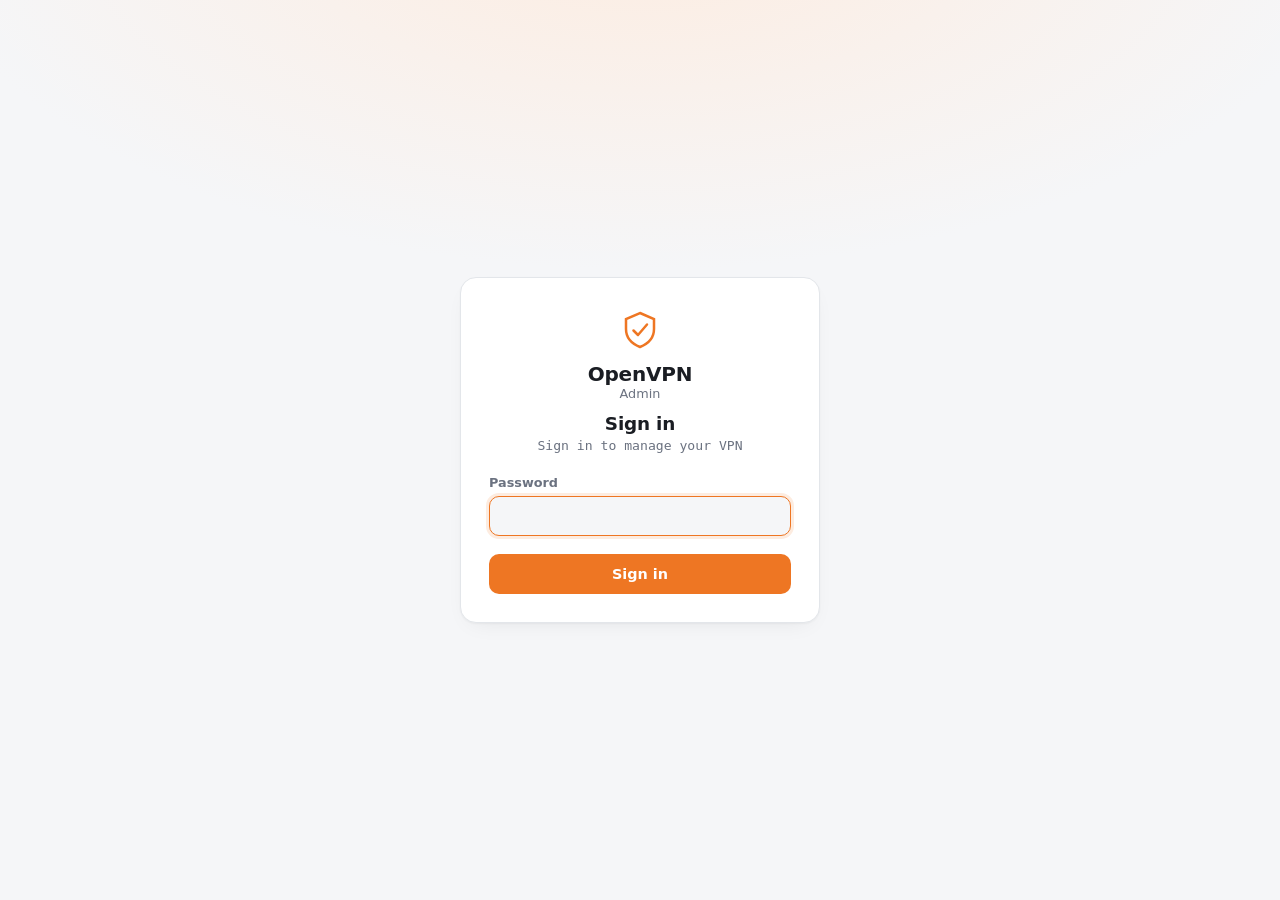
==== static/index.html @ 037b04de "Initial commit: multi-endpoint OpenVPN admin dashboard" ====
<!doctype html>
<html lang="en">
<head>
<meta charset="utf-8">
<meta name="viewport" content="width=device-width, initial-scale=1">
<title>OpenVPN Admin</title>
<link rel="icon" type="image/svg+xml" href="data:image/svg+xml,%3Csvg xmlns='http://www.w3.org/2000/svg' viewBox='0 0 40 40'%3E%3Crect width='40' height='40' rx='8' fill='%2312161d'/%3E%3Cpath d='M20 4 L33 9.5 V19 C33 27 27.5 32.8 20 36 C12.5 32.8 7 27 7 19 V9.5 Z' fill='%23ee7623'/%3E%3Cpath d='M14 20.5 L18.3 25 L27 14.5' stroke='%2312161d' stroke-width='3' stroke-linecap='round' stroke-linejoin='round' fill='none'/%3E%3C/svg%3E">
<link rel="stylesheet" href="/static/styles.css">
</head>
<body>

<!-- ================= LOGIN VIEW ================= -->
<main id="login-view" class="view">
  <form id="login-form" class="login-card" autocomplete="off">
    <div class="brand brand--stacked">
      <svg class="brand-mark" width="40" height="40" viewBox="0 0 40 40" fill="none" aria-hidden="true">
        <path d="M20 3 L34 9 V19 C34 27.5 28 33.8 20 37 C12 33.8 6 27.5 6 19 V9 Z" stroke="var(--ov-orange)" stroke-width="2.5" fill="none"/>
        <path d="M13.5 20.5 L18 25 L27 14.5" stroke="var(--ov-orange)" stroke-width="2.5" stroke-linecap="round" stroke-linejoin="round" fill="none"/>
      </svg>
      <div class="brand-text">
        <span class="brand-name">OpenVPN</span><span class="brand-suffix">Admin</span>
      </div>
    </div>

    <h1 class="login-title">Sign in</h1>
    <p class="login-sub">Sign in to manage your VPN</p>

    <label class="field">
      <span class="field-label">Password</span>
      <input id="login-password" type="password" name="password" required autocomplete="current-password" autofocus>
    </label>

    <button type="submit" class="btn btn--primary btn--block" id="login-submit">
      <span class="btn-label">Sign in</span>
      <span class="spinner" hidden aria-hidden="true"></span>
    </button>

    <p class="form-error" id="login-error" role="alert" aria-live="polite" hidden></p>
  </form>
</main>

<!-- ================= DASHBOARD VIEW ================= -->
<div id="dashboard-view" class="view app-shell" hidden>

  <aside class="sidebar">
    <div class="brand sidebar-brand">
      <svg class="brand-mark brand-mark--sm" width="26" height="26" viewBox="0 0 40 40" fill="none" aria-hidden="true">
        <path d="M20 3 L34 9 V19 C34 27.5 28 33.8 20 37 C12 33.8 6 27.5 6 19 V9 Z" stroke="var(--ov-orange)" stroke-width="2.5" fill="none"/>
        <path d="M13.5 20.5 L18 25 L27 14.5" stroke="var(--ov-orange)" stroke-width="2.5" stroke-linecap="round" stroke-linejoin="round" fill="none"/>
      </svg>
      <div class="brand-text">
        <span class="brand-name">OpenVPN</span><span class="brand-suffix">Admin</span>
      </div>
    </div>

    <nav class="nav" aria-label="Sections">
      <a class="nav-item" href="#dashboard" data-page="dashboard" aria-current="page">
        <svg width="18" height="18" viewBox="0 0 24 24" fill="none" aria-hidden="true"><rect x="3.5" y="3.5" width="7.5" height="7.5" rx="1.5" stroke="currentColor" stroke-width="1.6"/><rect x="13" y="3.5" width="7.5" height="4.5" rx="1.5" stroke="currentColor" stroke-width="1.6"/><rect x="13" y="10" width="7.5" height="10.5" rx="1.5" stroke="currentColor" stroke-width="1.6"/><rect x="3.5" y="13" width="7.5" height="7.5" rx="1.5" stroke="currentColor" stroke-width="1.6"/></svg>
        Dashboard
      </a>
      <a class="nav-item" href="#endpoints" data-page="endpoints">
        <svg width="18" height="18" viewBox="0 0 24 24" fill="none" aria-hidden="true"><rect x="3.5" y="4" width="17" height="6" rx="1.5" stroke="currentColor" stroke-width="1.6"/><rect x="3.5" y="14" width="17" height="6" rx="1.5" stroke="currentColor" stroke-width="1.6"/><circle cx="7" cy="7" r="0.9" fill="currentColor"/><circle cx="7" cy="17" r="0.9" fill="currentColor"/></svg>
        Endpoints
      </a>
      <a class="nav-item" href="#clients" data-page="clients">
        <svg width="18" height="18" viewBox="0 0 24 24" fill="none" aria-hidden="true"><circle cx="9" cy="8" r="3" stroke="currentColor" stroke-width="1.6"/><path d="M3.5 19c0-3 2.5-5 5.5-5s5.5 2 5.5 5" stroke="currentColor" stroke-width="1.6" stroke-linecap="round"/><path d="M16 4.5c1.4.4 2.5 1.7 2.5 3.3s-1.1 2.9-2.5 3.3M19 19c0-2.5-1.6-4.3-3.7-4.9" stroke="currentColor" stroke-width="1.6" stroke-linecap="round"/></svg>
        Clients
      </a>
      <a class="nav-item" href="#settings" data-page="settings">
        <svg width="18" height="18" viewBox="0 0 24 24" fill="none" aria-hidden="true"><circle cx="12" cy="12" r="2.8" stroke="currentColor" stroke-width="1.6"/><path d="M12 3.5v2.3M12 18.2v2.3M20.5 12h-2.3M5.8 12H3.5M17.7 6.3l-1.6 1.6M7.9 16.1l-1.6 1.6M17.7 17.7l-1.6-1.6M7.9 7.9 6.3 6.3" stroke="currentColor" stroke-width="1.6" stroke-linecap="round"/></svg>
        Settings
      </a>
    </nav>

    <button class="btn btn--ghost sidebar-logout" id="logout-btn" type="button">Log out</button>
  </aside>

  <main class="content">

    <!-- ---------- DASHBOARD PAGE ---------- -->
    <section class="page" id="page-dashboard">
      <div class="action-bar">
        <div class="action-bar-status">
          <span class="status-pill" id="ovpn-status-pill"><span class="status-dot" id="ovpn-status-dot" aria-hidden="true"></span><span id="ovpn-status-text">OpenVPN</span></span>
          <span class="action-bar-version">server</span>
        </div>
        <div class="action-bar-group">
          <button class="action-btn action-btn--primary" id="btn-restart">
            <svg width="15" height="15" viewBox="0 0 24 24" fill="none" aria-hidden="true"><path d="M20 12a8 8 0 1 1-2.34-5.66" stroke="currentColor" stroke-width="1.8" stroke-linecap="round"/><path d="M20 4v5h-5" stroke="currentColor" stroke-width="1.8" stroke-linecap="round" stroke-linejoin="round"/></svg>
            Restart
          </button>
          <button class="action-btn" id="btn-stop-start">
            <svg width="15" height="15" viewBox="0 0 24 24" fill="none" aria-hidden="true"><circle cx="12" cy="12" r="8.5" stroke="currentColor" stroke-width="1.8"/><path d="M12 7.5v5" stroke="currentColor" stroke-width="1.8" stroke-linecap="round"/></svg>
            <span id="btn-stop-start-label">Stop</span>
          </button>
        </div>
        <span class="action-bar-divider"></span>
        <div class="action-bar-group">
          <button class="action-btn" id="btn-logs">
            <svg width="15" height="15" viewBox="0 0 24 24" fill="none" aria-hidden="true"><path d="M5 4.5h14v15H5z" stroke="currentColor" stroke-width="1.6"/><path d="M8 9h8M8 12.5h8M8 16h5" stroke="currentColor" stroke-width="1.6" stroke-linecap="round"/></svg>
            Logs
          </button>
          <button class="action-btn" id="btn-config">
            <svg width="15" height="15" viewBox="0 0 24 24" fill="none" aria-hidden="true"><rect x="4" y="4.5" width="16" height="15" rx="1.5" stroke="currentColor" stroke-width="1.6"/><path d="M8 9h4M8 12.5h8" stroke="currentColor" stroke-width="1.6" stroke-linecap="round"/></svg>
            Config
          </button>
        </div>
      </div>

      <div class="health-banner" id="health-banner" hidden>
        <span class="health-mark" aria-hidden="true"></span>
        <span id="health-text"></span>
      </div>

      <div class="vital-grid">
        <div class="vital-tile">
          <div class="vital-head">
            <svg width="15" height="15" viewBox="0 0 24 24" fill="none" aria-hidden="true"><rect x="7" y="7" width="10" height="10" rx="1.5" stroke="currentColor" stroke-width="1.6"/><path d="M12 3v3M12 18v3M3 12h3M18 12h3M6 6l1.8 1.8M16.2 16.2 18 18M18 6l-1.8 1.8M7.8 16.2 6 18" stroke="currentColor" stroke-width="1.6" stroke-linecap="round"/></svg>
            <span class="vital-label">CPU</span>
          </div>
          <span class="vital-value" id="m-cpu">&mdash;</span>
          <span class="vital-detail" id="m-cpu-detail">&nbsp;</span>
          <div class="vital-spark" id="spark-cpu"></div>
          <div class="vital-foot"><span id="m-cpu-avg">avg &mdash;</span><span id="m-cpu-peak">peak &mdash;</span></div>
        </div>
        <div class="vital-tile">
          <div class="vital-head">
            <svg width="15" height="15" viewBox="0 0 24 24" fill="none" aria-hidden="true"><rect x="4" y="5" width="16" height="14" rx="1.5" stroke="currentColor" stroke-width="1.6"/><path d="M8 9h4M8 12.5h6" stroke="currentColor" stroke-width="1.6" stroke-linecap="round"/></svg>
            <span class="vital-label">Memory</span>
          </div>
          <span class="vital-value" id="m-mem">&mdash;</span>
          <span class="vital-detail" id="m-mem-detail">&nbsp;</span>
          <div class="vital-spark" id="spark-mem"></div>
          <div class="vital-foot"><span id="m-mem-avg">avg &mdash;</span><span id="m-mem-peak">peak &mdash;</span></div>
        </div>
        <div class="vital-tile">
          <div class="vital-head">
            <svg width="15" height="15" viewBox="0 0 24 24" fill="none" aria-hidden="true"><path d="M12 3c3 4 6 7.2 6 10.5A6 6 0 1 1 6 13.5C6 10.2 9 7 12 3Z" stroke="currentColor" stroke-width="1.6"/></svg>
            <span class="vital-label">Swap</span>
          </div>
          <span class="vital-value" id="m-swap">&mdash;</span>
          <span class="vital-detail" id="m-swap-detail">&nbsp;</span>
          <div class="vital-spark" id="spark-swap"></div>
          <div class="vital-foot"><span id="m-swap-avg">avg &mdash;</span><span id="m-swap-peak">peak &mdash;</span></div>
        </div>
        <div class="vital-tile">
          <div class="vital-head">
            <svg width="15" height="15" viewBox="0 0 24 24" fill="none" aria-hidden="true"><ellipse cx="12" cy="6" rx="7" ry="2.4" stroke="currentColor" stroke-width="1.6"/><path d="M5 6v12c0 1.3 3.1 2.4 7 2.4s7-1.1 7-2.4V6" stroke="currentColor" stroke-width="1.6"/><path d="M5 12c0 1.3 3.1 2.4 7 2.4s7-1.1 7-2.4" stroke="currentColor" stroke-width="1.6"/></svg>
            <span class="vital-label">Storage</span>
          </div>
          <span class="vital-value" id="m-disk">&mdash;</span>
          <span class="vital-detail" id="m-disk-detail">&nbsp;</span>
          <div class="vital-spark" id="spark-disk"></div>
          <div class="vital-foot"><span id="m-disk-free">free &mdash;</span><span id="m-disk-avg">avg &mdash;</span></div>
        </div>
      </div>

      <div class="chart-row">
        <section class="panel">
          <div class="panel-head panel-head--row">
            <div>
              <h2>Overall speed</h2>
              <p class="panel-sub">eth0 &middot; last 15 minutes</p>
            </div>
            <div class="chart-legend">
              <span class="legend-item"><span class="legend-swatch legend-swatch--rx"></span>Down <b id="chart-rx-now">&mdash;</b></span>
              <span class="legend-item"><span class="legend-swatch legend-swatch--tx"></span>Up <b id="chart-tx-now">&mdash;</b></span>
            </div>
          </div>
          <div id="throughput-chart" class="chart"></div>
          <div class="chart-foot">
            <div><span class="tile-label">Sent</span><b id="foot-sent">&mdash;</b></div>
            <div><span class="tile-label">Received</span><b id="foot-received">&mdash;</b></div>
            <div><span class="tile-label">Avg over window</span><b id="foot-avg-speed">&mdash;</b></div>
          </div>
        </section>

        <section class="panel">
          <div class="panel-head panel-head--row">
            <div>
              <h2>Connection stats</h2>
              <p class="panel-sub">Active sessions by transport</p>
            </div>
            <div class="chart-legend">
              <span class="legend-item"><span class="legend-swatch legend-swatch--rx"></span>TCP <b id="chart-tcp-now">&mdash;</b></span>
              <span class="legend-item"><span class="legend-swatch legend-swatch--tx"></span>UDP <b id="chart-udp-now">&mdash;</b></span>
            </div>
          </div>
          <div id="connections-chart" class="chart"></div>
          <div class="chart-foot chart-foot--single">
            <div><span class="tile-label">Open sessions</span><b id="foot-open-sessions">&mdash;</b></div>
          </div>
        </section>
      </div>

      <div class="info-strip">
        <div class="info-block">
          <span class="tile-label">Uptime</span>
          <div class="info-row"><span>OpenVPN</span><b id="info-ovpn-uptime">&mdash;</b></div>
          <div class="info-row"><span>OS</span><b id="info-os-uptime">&mdash;</b></div>
        </div>
        <div class="info-block">
          <span class="tile-label">Panel</span>
          <div class="info-row"><span>RAM</span><b id="info-panel-ram">&mdash;</b></div>
          <div class="info-row"><span>Poll</span><b>15s</b></div>
        </div>
        <div class="info-block">
          <span class="tile-label">
            IP address
            <button class="icon-toggle" id="ip-toggle" type="button" aria-label="Show/hide IP address">
              <svg width="15" height="15" viewBox="0 0 24 24" fill="none" aria-hidden="true"><path d="M2.5 12S6 5.5 12 5.5 21.5 12 21.5 12 18 18.5 12 18.5 2.5 12 2.5 12Z" stroke="currentColor" stroke-width="1.6"/><circle cx="12" cy="12" r="2.6" stroke="currentColor" stroke-width="1.6"/></svg>
            </button>
          </span>
          <div class="info-row"><span>Public</span><b id="info-ip" class="ip-blur">&bull;&bull;&bull;.&bull;&bull;&bull;.&bull;&bull;&bull;.&bull;&bull;&bull;</b></div>
        </div>
      </div>

      <div class="tile-grid tile-grid--stats">
        <div class="tile tile--stat">
          <span class="tile-label">Endpoints</span>
          <span class="tile-value" id="stat-endpoints">&mdash;</span>
        </div>
        <div class="tile tile--stat">
          <span class="tile-label">Clients</span>
          <span class="tile-value" id="stat-clients">&mdash;</span>
        </div>
        <div class="tile tile--stat">
          <span class="tile-label">Online now</span>
          <span class="tile-value stat-value--accent" id="stat-online">&mdash;</span>
        </div>
        <div class="tile tile--stat">
          <span class="tile-label">Data used</span>
          <span class="tile-value" id="stat-data">&mdash;</span>
        </div>
      </div>
    </section>

    <!-- ---------- ENDPOINTS PAGE ---------- -->
    <section class="page" id="page-endpoints" hidden>
      <div class="page-head">
        <h1>Endpoints</h1>
        <button class="btn btn--primary" id="open-create-endpoint">+ Create endpoint</button>
      </div>
      <p class="page-sub">Each endpoint is its own independent OpenVPN listener with its own port, protocol, and cipher &mdash; add one on port 443/TCP to blend in as ordinary HTTPS, or spread clients across a few for redundancy. Every client can connect through any endpoint you create.</p>

      <div class="card-grid" id="endpoints-grid"></div>
    </section>

    <!-- ---------- CLIENTS PAGE ---------- -->
    <section class="page" id="page-clients" hidden>
      <div class="page-head">
        <h1>Clients</h1>
        <button class="btn btn--primary" id="open-create-client">+ Create client</button>
      </div>
      <p class="page-sub">Each client is a separate certificate someone can install on a device. Set a connection cap, data quota, or bandwidth limit per person, and download a ready-to-import <code>.ovpn</code> profile the moment they're created.</p>

      <section class="panel">
        <div class="table-wrap">
          <table class="table" id="clients-table">
            <thead>
              <tr>
                <th scope="col">Name</th>
                <th scope="col">Status</th>
                <th scope="col">Created</th>
                <th scope="col">Expires</th>
                <th scope="col">Limits</th>
                <th scope="col" class="col-actions">Actions</th>
              </tr>
            </thead>
            <tbody id="clients-tbody"></tbody>
          </table>
          <div class="empty-state" id="clients-empty" hidden>
            <svg width="30" height="30" viewBox="0 0 24 24" fill="none" aria-hidden="true">
              <circle cx="9" cy="8" r="3" stroke="currentColor" stroke-width="1.6"/>
              <path d="M3.5 19c0-3 2.5-5 5.5-5s5.5 2 5.5 5" stroke="currentColor" stroke-width="1.6" stroke-linecap="round"/>
              <path d="M16 4.5c1.4.4 2.5 1.7 2.5 3.3s-1.1 2.9-2.5 3.3M19 19c0-2.5-1.6-4.3-3.7-4.9" stroke="currentColor" stroke-width="1.6" stroke-linecap="round"/>
            </svg>
            <span>No clients yet.</span>
          </div>
        </div>
      </section>
    </section>

    <!-- ---------- SETTINGS PAGE ---------- -->
    <section class="page" id="page-settings" hidden>
      <div class="page-head"><h1>Settings</h1></div>
      <p class="page-sub">Single shared admin account &middot; no per-user login</p>

      <div class="settings-tabs" role="tablist">
        <button class="settings-tab" data-tab="account" aria-current="page">Account</button>
        <button class="settings-tab" data-tab="security">Security</button>
        <button class="settings-tab" data-tab="notifications">Notifications</button>
        <button class="settings-tab" data-tab="clients">Clients</button>
        <button class="settings-tab" data-tab="backup">Backup</button>
        <button class="settings-tab" data-tab="advanced">Advanced</button>
      </div>

      <div class="settings-panel" id="settings-panel-account">
        <section class="panel">
          <div class="panel-head panel-head--row">
            <h2>Admin password</h2>
            <span class="panel-meta">Signs out every other session</span>
          </div>
          <form id="password-form">
            <label class="field">
              <span class="field-label">Current password</span>
              <input id="pw-current" type="password" required autocomplete="current-password">
            </label>
            <label class="field">
              <span class="field-label">New password (min. 8 characters)</span>
              <input id="pw-new" type="password" required minlength="8" autocomplete="new-password">
            </label>
            <button type="submit" class="btn btn--primary" id="password-submit">
              <span class="btn-label">Update password</span>
              <span class="spinner" hidden aria-hidden="true"></span>
            </button>
            <p class="form-error" id="password-error" role="alert" aria-live="polite" hidden></p>
          </form>
        </section>
      </div>

      <div class="settings-panel" id="settings-panel-security" hidden>
        <section class="panel">
          <div class="panel-head panel-head--row">
            <h2>Idle timeout &amp; lockout</h2>
            <span class="panel-meta">Applies to the login form</span>
          </div>
          <form id="security-form">
            <label class="field">
              <span class="field-label">Idle session timeout (minutes) &mdash; 0 = never</span>
              <input id="sec-timeout" type="number" min="0" max="10080" value="0">
            </label>
            <div class="field-row">
              <label class="field">
                <span class="field-label">Lockout after (attempts)</span>
                <input id="sec-lockout-attempts" type="number" min="2" max="20" value="5">
              </label>
              <label class="field">
                <span class="field-label">Lockout for (seconds)</span>
                <input id="sec-lockout-seconds" type="number" min="30" max="86400" value="300">
              </label>
            </div>
            <button type="submit" class="btn btn--primary" id="security-submit">
              <span class="btn-label">Save</span>
              <span class="spinner" hidden aria-hidden="true"></span>
            </button>
            <p class="form-error" id="security-error" role="alert" aria-live="polite" hidden></p>
          </form>
        </section>

        <section class="panel">
          <div class="panel-head panel-head--row">
            <h2>Where you're signed in</h2>
            <span class="panel-meta">Same admin password, other browsers</span>
          </div>
          <p class="panel-sub" style="margin-bottom:14px">This tab keeps its session. Every other browser or device currently signed in with this password is immediately signed out.</p>
          <button type="button" class="btn btn--ghost" id="logout-others-btn">
            <span class="btn-label">Sign out everywhere else</span>
            <span class="spinner" hidden aria-hidden="true"></span>
          </button>
        </section>
      </div>

      <div class="settings-panel" id="settings-panel-notifications" hidden>
        <section class="panel">
          <div class="panel-head panel-head--row">
            <h2>Notifications</h2>
            <span class="panel-meta">Quota hits, connection kills, endpoint up/down, restarts</span>
          </div>
          <form id="notify-form">
            <label class="switch-row">
              <span class="field-label">Generic webhook</span>
              <span class="switch"><input id="notify-webhook-enabled" type="checkbox"><span class="switch-track"></span></span>
            </label>
            <label class="field">
              <span class="field-label">Webhook URL</span>
              <input id="notify-webhook-url" type="text" placeholder="https://example.com/hook">
            </label>
            <label class="switch-row">
              <span class="field-label">Telegram bot</span>
              <span class="switch"><input id="notify-telegram-enabled" type="checkbox"><span class="switch-track"></span></span>
            </label>
            <div class="field-row">
              <label class="field">
                <span class="field-label">Bot token</span>
                <input id="notify-telegram-token" type="text" placeholder="123456:AA...">
              </label>
              <label class="field">
                <span class="field-label">Chat ID</span>
                <input id="notify-telegram-chat" type="text" placeholder="123456789">
              </label>
            </div>
            <div class="dialog-actions" style="justify-content:flex-start">
              <button type="submit" class="btn btn--primary" id="notify-submit">
                <span class="btn-label">Save</span>
                <span class="spinner" hidden aria-hidden="true"></span>
              </button>
              <button type="button" class="btn btn--ghost" id="notify-test">
                <span class="btn-label">Send test</span>
                <span class="spinner" hidden aria-hidden="true"></span>
              </button>
            </div>
            <p class="form-error" id="notify-error" role="alert" aria-live="polite" hidden></p>
          </form>
        </section>
      </div>

      <div class="settings-panel" id="settings-panel-clients" hidden>
        <section class="panel">
          <div class="panel-head panel-head--row">
            <h2>New-client defaults</h2>
            <span class="panel-meta">Pre-fills the "New client" form only</span>
          </div>
          <form id="defaults-form">
            <label class="field">
              <span class="field-label">Max simultaneous connections</span>
              <input id="def-max-conn" type="number" min="1" max="10" value="1" required>
            </label>
            <label class="field">
              <span class="field-label">Data quota (GB) &mdash; blank = unlimited</span>
              <input id="def-quota" type="number" min="0.1" step="0.1" placeholder="unlimited">
            </label>
            <label class="field">
              <span class="field-label">Bandwidth cap (Mbps) &mdash; blank = unlimited</span>
              <input id="def-bandwidth" type="number" min="0.1" step="0.1" placeholder="unlimited">
            </label>
            <label class="field">
              <span class="field-label">Certificate validity</span>
              <select id="def-validity-preset">
                <option value="30">1 month</option>
                <option value="90">3 months</option>
                <option value="180">6 months</option>
                <option value="365" selected>1 year</option>
                <option value="730">2 years</option>
                <option value="1825">5 years</option>
                <option value="custom">Until specific date&hellip;</option>
              </select>
            </label>
            <label class="field" id="def-validity-until-wrap" hidden>
              <span class="field-label">Expires on</span>
              <input id="def-validity-until" type="date">
            </label>
            <button type="submit" class="btn btn--primary" id="defaults-submit">
              <span class="btn-label">Save</span>
              <span class="spinner" hidden aria-hidden="true"></span>
            </button>
            <p class="form-error" id="defaults-error" role="alert" aria-live="polite" hidden></p>
          </form>
        </section>
      </div>

      <div class="settings-panel" id="settings-panel-backup" hidden>
        <section class="panel">
          <div class="panel-head panel-head--row">
            <h2>Download backup</h2>
            <span class="panel-meta">Contains your CA private key</span>
          </div>
          <p class="panel-sub" style="margin-bottom:14px">A single <code>.tar.gz</code>: PKI, endpoint configs, client database, and admin settings. Store it like a root credential.</p>
          <a class="btn btn--ghost" id="backup-download" href="/api/backup" download>
            <span class="btn-label">Download backup (.tar.gz)</span>
          </a>
        </section>

        <section class="panel">
          <div class="panel-head panel-head--row">
            <h2>Restore from backup</h2>
            <span class="panel-meta">Auto-snapshots the current state first</span>
          </div>
          <label class="field">
            <span class="field-label">Backup file</span>
            <input id="restore-file" type="file" accept=".tar.gz,.tgz">
          </label>
          <button type="button" class="btn btn--danger" id="restore-open">Restore&hellip;</button>
        </section>
      </div>

      <div class="settings-panel" id="settings-panel-advanced" hidden>
        <section class="panel">
          <div class="panel-head panel-head--row">
            <h2>Metrics retention</h2>
            <span class="panel-meta">~15s per sample</span>
          </div>
          <form id="retention-form">
            <label class="field">
              <span class="field-label">History length (samples)</span>
              <input id="retention-points" type="number" min="20" max="1440" value="60" required>
            </label>
            <button type="submit" class="btn btn--primary" id="retention-submit">
              <span class="btn-label">Save</span>
              <span class="spinner" hidden aria-hidden="true"></span>
            </button>
            <p class="form-error" id="retention-error" role="alert" aria-live="polite" hidden></p>
          </form>
        </section>

        <section class="panel">
          <div class="panel-head panel-head--row">
            <h2>About</h2>
          </div>
          <p class="limits-usage">
            OpenVPN Admin <span id="panel-version" class="mono-inline"></span><br>
            <a id="panel-repo-link" href="#" target="_blank" rel="noopener">Source on GitHub</a>
          </p>
        </section>
      </div>
    </section>

  </main>
</div>

<!-- Create endpoint -->
<dialog id="endpoint-dialog" class="dialog">
  <form method="dialog" class="dialog-card" id="endpoint-form">
    <h2>New endpoint</h2>
    <label class="field">
      <span class="field-label">Name</span>
      <input id="ep-name" type="text" placeholder="e.g. tcp-443" pattern="[a-z0-9-]{1,24}" title="Lowercase letters, numbers, dashes only" required>
    </label>
    <div class="field-row">
      <label class="field">
        <span class="field-label">Protocol</span>
        <select id="ep-protocol"><option value="udp">UDP</option><option value="tcp">TCP</option></select>
      </label>
      <label class="field">
        <span class="field-label">Port</span>
        <input id="ep-port" type="number" min="1" max="65535" value="1194" required>
      </label>
    </div>
    <label class="field">
      <span class="field-label">Cipher</span>
      <select id="ep-cipher">
        <option value="AES-128-GCM">AES-128-GCM</option>
        <option value="AES-256-GCM">AES-256-GCM</option>
        <option value="CHACHA20-POLY1305">CHACHA20-POLY1305</option>
      </select>
    </label>
    <div class="field-row">
      <label class="field">
        <span class="field-label">DNS 1</span>
        <input id="ep-dns1" type="text" value="1.1.1.1">
      </label>
      <label class="field">
        <span class="field-label">DNS 2</span>
        <input id="ep-dns2" type="text" value="1.0.0.1">
      </label>
    </div>
    <p class="form-error" id="endpoint-error" role="alert" aria-live="polite" hidden></p>
    <div class="dialog-actions">
      <button type="button" class="btn btn--ghost" id="endpoint-cancel">Cancel</button>
      <button type="submit" class="btn btn--primary" id="endpoint-submit">
        <span class="btn-label">Create &amp; start</span>
        <span class="spinner" hidden aria-hidden="true"></span>
      </button>
    </div>
  </form>
</dialog>

<!-- Delete endpoint confirmation -->
<dialog id="endpoint-delete-dialog" class="dialog">
  <form method="dialog" class="dialog-card">
    <h2>Delete <span id="endpoint-delete-target"></span>?</h2>
    <p class="dialog-body">Anyone currently connected through it will be dropped. This can't be undone.</p>
    <div class="dialog-actions">
      <button type="button" class="btn btn--ghost" id="endpoint-delete-cancel">Cancel</button>
      <button type="button" class="btn btn--danger" id="endpoint-delete-confirm">Delete</button>
    </div>
  </form>
</dialog>

<!-- Create client -->
<dialog id="client-dialog" class="dialog">
  <form method="dialog" class="dialog-card dialog-card--wide" id="client-form">
    <h2>New client</h2>
    <label class="field">
      <span class="field-label">Name</span>
      <input id="new-client-name" type="text" placeholder="e.g. arash-phone" pattern="[A-Za-z0-9_\-]{1,32}" title="Letters, numbers, - and _ only" required>
    </label>
    <label class="field">
      <span class="field-label">Max simultaneous connections</span>
      <input id="new-client-max-conn" type="number" min="1" max="10" value="1" required>
    </label>
    <label class="field">
      <span class="field-label">Data quota (GB) &mdash; blank = unlimited</span>
      <input id="new-client-quota" type="number" min="0.1" step="0.1" placeholder="unlimited">
    </label>
    <label class="field">
      <span class="field-label">Bandwidth cap (Mbps) &mdash; blank = unlimited</span>
      <input id="new-client-bandwidth" type="number" min="0.1" step="0.1" placeholder="unlimited">
    </label>
    <label class="field">
      <span class="field-label">Certificate validity</span>
      <select id="new-client-validity-preset">
        <option value="30">1 month</option>
        <option value="90">3 months</option>
        <option value="180">6 months</option>
        <option value="365" selected>1 year</option>
        <option value="730">2 years</option>
        <option value="1825">5 years</option>
        <option value="custom">Until specific date&hellip;</option>
      </select>
    </label>
    <label class="field" id="new-client-validity-until-wrap" hidden>
      <span class="field-label">Expires on</span>
      <input id="new-client-validity-until" type="date">
    </label>
    <p class="form-error" id="client-error" role="alert" aria-live="polite" hidden></p>
    <div class="dialog-actions">
      <button type="button" class="btn btn--ghost" id="client-cancel">Cancel</button>
      <button type="submit" class="btn btn--primary" id="client-submit">
        <span class="btn-label">Create &amp; download config</span>
        <span class="spinner" hidden aria-hidden="true"></span>
      </button>
    </div>
  </form>
</dialog>

<!-- Revoke confirmation -->
<dialog id="revoke-dialog" class="dialog">
  <form method="dialog" class="dialog-card">
    <h2>Revoke <span id="revoke-target"></span>?</h2>
    <p class="dialog-body">This immediately invalidates their <code>.ovpn</code> profile. This can't be undone.</p>
    <div class="dialog-actions">
      <button type="button" class="btn btn--ghost" id="revoke-cancel">Cancel</button>
      <button type="button" class="btn btn--danger" id="revoke-confirm">
        <span class="btn-label">Revoke</span>
        <span class="spinner" hidden aria-hidden="true"></span>
      </button>
    </div>
  </form>
</dialog>

<!-- Limits editor -->
<dialog id="limits-dialog" class="dialog">
  <form method="dialog" class="dialog-card dialog-card--wide" id="limits-form">
    <h2>Limits for <span id="limits-target"></span></h2>
    <label class="field">
      <span class="field-label">Max simultaneous connections</span>
      <input id="limits-max-connections" type="number" min="1" max="10" value="1" required>
    </label>
    <label class="field">
      <span class="field-label">Data quota (GB) &mdash; blank = unlimited</span>
      <input id="limits-quota" type="number" min="0.1" step="0.1" placeholder="unlimited">
    </label>
    <label class="field">
      <span class="field-label">Bandwidth cap (Mbps) &mdash; blank = unlimited</span>
      <input id="limits-bandwidth" type="number" min="0.1" step="0.1" placeholder="unlimited">
    </label>
    <p class="limits-usage" id="limits-usage"></p>
    <p class="form-error" id="limits-error" role="alert" aria-live="polite" hidden></p>

    <div class="panel-divider"></div>
    <p class="limits-usage" id="limits-expiry"></p>
    <label class="field">
      <span class="field-label">Renew for</span>
      <select id="limits-validity-preset">
        <option value="30">1 month</option>
        <option value="90">3 months</option>
        <option value="180">6 months</option>
        <option value="365" selected>1 year</option>
        <option value="730">2 years</option>
        <option value="1825">5 years</option>
        <option value="custom">Until specific date&hellip;</option>
      </select>
    </label>
    <label class="field" id="limits-validity-until-wrap" hidden>
      <span class="field-label">Expires on</span>
      <input id="limits-validity-until" type="date">
    </label>
    <button type="button" class="btn btn--ghost btn--block" id="limits-renew">
      <span class="btn-label">Renew certificate</span>
      <span class="spinner" hidden aria-hidden="true"></span>
    </button>
    <p class="panel-sub" style="margin:8px 0 0">Renewing replaces the certificate &mdash; the client's current <code>.ovpn</code> file stops working immediately. Download a fresh one afterward.</p>
    <p class="form-error" id="limits-renew-error" role="alert" aria-live="polite" hidden></p>

    <div class="dialog-actions dialog-actions--split">
      <button type="button" class="btn btn--ghost" id="limits-reset-usage">Reset usage &amp; re-enable</button>
      <div class="dialog-actions">
        <button type="button" class="btn btn--ghost" id="limits-cancel">Cancel</button>
        <button type="submit" class="btn btn--primary" id="limits-submit">
          <span class="btn-label">Save</span>
          <span class="spinner" hidden aria-hidden="true"></span>
        </button>
      </div>
    </div>
  </form>
</dialog>

<!-- Download endpoint picker -->
<dialog id="download-dialog" class="dialog">
  <div class="dialog-card">
    <h2>Download config for <span id="download-target"></span></h2>
    <p class="dialog-body">Pick which endpoint this profile should connect through.</p>
    <div id="download-endpoint-list" class="download-list"></div>
    <div class="dialog-actions">
      <button type="button" class="btn btn--ghost" id="download-cancel">Cancel</button>
    </div>
  </div>
</dialog>

<!-- Logs viewer -->
<dialog id="logs-dialog" class="dialog">
  <div class="dialog-card dialog-card--xwide">
    <h2>OpenVPN logs <span class="dialog-sub">server &middot; last 200 lines</span></h2>
    <pre class="log-view" id="logs-content">Loading&hellip;</pre>
    <div class="dialog-actions">
      <button type="button" class="btn btn--ghost" id="logs-refresh">Refresh</button>
      <button type="button" class="btn btn--primary" id="logs-close">Close</button>
    </div>
  </div>
</dialog>

<!-- Config viewer -->
<dialog id="config-dialog" class="dialog">
  <div class="dialog-card dialog-card--xwide">
    <h2>server.conf <span class="dialog-sub">read-only</span></h2>
    <pre class="log-view" id="config-content">Loading&hellip;</pre>
    <div class="dialog-actions">
      <button type="button" class="btn btn--primary" id="config-close">Close</button>
    </div>
  </div>
</dialog>

<!-- Restore confirmation -->
<dialog id="restore-dialog" class="dialog">
  <form method="dialog" class="dialog-card" id="restore-form">
    <h2>Restore from backup?</h2>
    <p class="dialog-body">This overwrites the live PKI, endpoint configs, client database and admin settings, then restarts the panel. A safety snapshot of the current state is taken automatically first. Type <strong>RESTORE</strong> to confirm.</p>
    <label class="field">
      <span class="field-label">Confirmation</span>
      <input id="restore-confirm-text" type="text" autocomplete="off" required>
    </label>
    <p class="form-error" id="restore-error" role="alert" aria-live="polite" hidden></p>
    <div class="dialog-actions">
      <button type="button" class="btn btn--ghost" id="restore-cancel">Cancel</button>
      <button type="submit" class="btn btn--danger" id="restore-submit">
        <span class="btn-label">Restore &amp; restart</span>
        <span class="spinner" hidden aria-hidden="true"></span>
      </button>
    </div>
  </form>
</dialog>

<div class="toast" id="toast" role="status" aria-live="polite" hidden></div>

<script src="/static/app.js"></script>
</body>
</html>
---- static/styles.css ----
/* ============ Tokens ============ */
:root {
  --ov-orange: #ee7623;
  --ov-orange-hover: #d6661a;
  --ov-orange-tint: #fdece0;
  --ov-navy: #12161d;
  --ov-navy-2: #1a212c;

  --surface: #f5f6f8;
  --surface-card: #ffffff;
  --border: #e3e6ea;
  --text: #1a1d23;
  --text-muted: #6b7280;
  --danger: #d0402b;
  --danger-hover: #b6351f;
  --success: #1f9d55;

  --radius-sm: 10px;
  --radius-md: 14px;
  --radius-lg: 16px;
  --shadow-card: 0 1px 2px rgba(16, 20, 26, 0.04), 0 8px 24px -12px rgba(16, 20, 26, 0.10);
  --shadow-pop: 0 12px 32px -8px rgba(16, 20, 26, 0.28);
  --shadow-card-hover: 0 2px 4px rgba(16, 20, 26, 0.06), 0 14px 32px -12px rgba(16, 20, 26, 0.16);

  --font: ui-sans-serif, system-ui, -apple-system, "Segoe UI", Roboto, "Helvetica Neue", Arial, sans-serif;
  --mono: ui-monospace, "SF Mono", "Cascadia Code", Consolas, monospace;

  --ease-emph: cubic-bezier(0.2, 0, 0, 1);
}

@media (prefers-color-scheme: dark) {
  :root {
    --surface: #0a0c10;
    --surface-card: #12151b;
    --border: rgba(255, 255, 255, 0.04);
    --text: #e7e9ed;
    --text-muted: #8b93a1;
    --ov-orange-tint: rgba(238, 118, 35, 0.14);
    --shadow-card: 0 1px 2px rgba(0, 0, 0, 0.6), inset 0 1px 0 rgba(255, 255, 255, 0.024);
    --shadow-card-hover: 0 4px 10px rgba(0, 0, 0, 0.5), inset 0 1px 0 rgba(255, 255, 255, 0.04);
  }
}

* { box-sizing: border-box; }
html, body { height: 100%; }
body {
  margin: 0;
  font-family: var(--font);
  background: var(--surface);
  color: var(--text);
  -webkit-font-smoothing: antialiased;
}
h1, h2 { margin: 0; letter-spacing: -0.01em; }
code {
  font-family: var(--mono);
  background: var(--ov-orange-tint);
  color: var(--ov-orange-hover);
  padding: 0.1em 0.4em;
  border-radius: 4px;
  font-size: 0.9em;
}
.sr-only {
  position: absolute; width: 1px; height: 1px; padding: 0; margin: -1px;
  overflow: hidden; clip: rect(0,0,0,0); white-space: nowrap; border: 0;
}

@media (prefers-reduced-motion: reduce) {
  *, *::before, *::after { animation-duration: 0.001ms !important; transition-duration: 0.001ms !important; }
}

/* ============ Views ============ */
.view[hidden] { display: none !important; }

/* ============ Brand ============ */
.brand { display: flex; align-items: center; gap: 10px; }
.brand--stacked { flex-direction: column; gap: 12px; margin-bottom: 8px; }
.brand-mark { flex-shrink: 0; }
.brand-text { display: flex; align-items: baseline; gap: 4px; }
.brand--stacked .brand-text { flex-direction: column; align-items: center; gap: 0; }
.brand-name { font-weight: 700; font-size: 1.05rem; letter-spacing: -0.01em; }
.brand--stacked .brand-name { font-size: 1.25rem; }
.brand-suffix { font-size: 0.8rem; font-weight: 500; color: var(--text-muted); }

/* ============ Login ============ */
#login-view {
  min-height: 100vh;
  display: flex;
  align-items: center;
  justify-content: center;
  padding: 24px;
  background:
    radial-gradient(1200px 600px at 50% -10%, var(--ov-orange-tint), transparent 60%),
    var(--surface);
}
.login-card {
  width: 100%;
  max-width: 360px;
  background: var(--surface-card);
  border: 1px solid var(--border);
  border-radius: var(--radius-lg);
  box-shadow: var(--shadow-card);
  padding: 32px 28px 28px;
  display: flex;
  flex-direction: column;
  align-items: center;
  animation: rise 320ms var(--ease-emph);
}
@keyframes rise {
  from { opacity: 0; transform: translateY(8px); }
  to { opacity: 1; transform: translateY(0); }
}
.login-title { font-size: 1.15rem; margin-top: 4px; }
.login-sub { color: var(--text-muted); font-size: 0.82rem; margin: 4px 0 22px; font-family: var(--mono); }

/* ============ Fields ============ */
.field { display: flex; flex-direction: column; gap: 6px; width: 100%; margin-bottom: 18px; }
.field[hidden] { display: none; }
.field--inline { margin-bottom: 0; }
.field-row { display: grid; grid-template-columns: 1fr 1fr; gap: 14px; }
.field-label { font-size: 0.8rem; font-weight: 600; color: var(--text-muted); }
input[type="text"], input[type="password"], input[type="number"] {
  font: inherit;
  font-size: 0.95rem;
  padding: 10px 12px;
  border-radius: var(--radius-sm);
  border: 1px solid var(--border);
  background: var(--surface);
  color: var(--text);
  width: 100%;
  transition: border-color 150ms var(--ease-emph), box-shadow 150ms var(--ease-emph);
}
input::placeholder { color: var(--text-muted); }
input:focus-visible {
  outline: none;
  border-color: var(--ov-orange);
  box-shadow: 0 0 0 3px var(--ov-orange-tint);
}
select {
  font: inherit;
  font-size: 0.95rem;
  padding: 10px 12px;
  border-radius: var(--radius-sm);
  border: 1px solid var(--border);
  background: var(--surface);
  color: var(--text);
  width: 100%;
}
select:focus-visible {
  outline: none;
  border-color: var(--ov-orange);
  box-shadow: 0 0 0 3px var(--ov-orange-tint);
}

/* ============ Buttons ============ */
.btn {
  font: inherit;
  font-weight: 600;
  font-size: 0.9rem;
  border: 1px solid transparent;
  border-radius: var(--radius-sm);
  padding: 10px 16px;
  min-height: 40px;
  cursor: pointer;
  display: inline-flex;
  align-items: center;
  justify-content: center;
  gap: 8px;
  transition: background 150ms var(--ease-emph), border-color 150ms var(--ease-emph), transform 100ms var(--ease-emph);
  white-space: nowrap;
}
.btn:active { transform: translateY(1px); }
.btn:focus-visible { outline: 2px solid var(--ov-orange); outline-offset: 2px; }
.btn--block { width: 100%; }
.btn--primary { background: var(--ov-orange); color: #fff; }
.btn--primary:hover { background: var(--ov-orange-hover); }
.btn--primary:disabled { opacity: 0.6; cursor: not-allowed; }
.btn--ghost { background: transparent; border-color: var(--border); color: var(--text); }
.btn--ghost:hover { background: var(--surface); border-color: var(--text-muted); }
.btn--danger { background: transparent; border-color: var(--danger); color: var(--danger); }
.btn--danger:hover { background: var(--danger); color: #fff; }
.btn--icon { padding: 7px 10px; min-height: 32px; font-size: 0.82rem; }

.spinner {
  width: 14px; height: 14px;
  border: 2px solid rgba(255,255,255,0.4);
  border-top-color: #fff;
  border-radius: 50%;
  animation: spin 700ms linear infinite;
}
.btn--ghost .spinner { border-color: var(--border); border-top-color: var(--text); }
.btn--danger .spinner { border-color: color-mix(in srgb, var(--danger) 35%, transparent); border-top-color: var(--danger); }
@keyframes spin { to { transform: rotate(360deg); } }

.form-error {
  color: var(--danger);
  font-size: 0.85rem;
  margin-top: 14px;
  text-align: center;
}

/* ============ App shell ============ */
.app-shell { display: flex; min-height: 100vh; align-items: stretch; }

.sidebar {
  width: 232px;
  flex-shrink: 0;
  background: var(--ov-navy);
  border-right: 1px solid #232a35;
  display: flex;
  flex-direction: column;
  padding: 20px 14px;
  gap: 26px;
}
.sidebar-brand { padding: 0 8px; }
.sidebar-brand .brand-name, .sidebar-brand .brand-suffix { color: #fff; }
.sidebar-brand .brand-suffix { color: #a2a9b5; }

.nav { display: flex; flex-direction: column; gap: 2px; flex: 1; }
.nav-item {
  display: flex;
  align-items: center;
  gap: 11px;
  font: inherit;
  font-size: 0.9rem;
  font-weight: 600;
  color: #a2a9b5;
  background: transparent;
  border: none;
  border-radius: var(--radius-sm);
  padding: 10px 12px;
  cursor: pointer;
  text-align: left;
  text-decoration: none;
  transition: background 150ms var(--ease-emph), color 150ms var(--ease-emph);
}
.nav-item:visited { color: inherit; }
.nav-item svg { flex-shrink: 0; }
.nav-item:hover { background: var(--ov-navy-2); color: #fff; }
.nav-item[aria-current="page"] { background: var(--ov-orange-tint); color: var(--ov-orange); }
.nav-item[aria-current="page"] svg { color: var(--ov-orange); }
.nav-item:focus-visible { outline: 2px solid var(--ov-orange); outline-offset: 2px; }

.sidebar-logout { border-color: #333c49; color: #dfe2e8; }
.sidebar-logout:hover { background: var(--ov-navy-2); border-color: #4a5568; }

.content {
  flex: 1;
  min-width: 0;
  padding: 24px;
  display: flex;
  flex-direction: column;
}
.page { display: flex; flex-direction: column; gap: 12px; width: 100%; }
.page[hidden] { display: none !important; }
.page-head { display: flex; align-items: center; justify-content: space-between; gap: 16px; }
.page-head h1 { font-size: 1.4rem; }
.page-sub { color: var(--text-muted); font-size: 0.92rem; line-height: 1.5; margin: 0; max-width: 640px; }

.status-pill {
  display: inline-flex;
  align-items: center;
  gap: 7px;
  font-family: var(--mono);
  font-size: 0.78rem;
  color: var(--text-muted);
  background: var(--surface);
  border: 1px solid var(--border);
  padding: 6px 12px;
  border-radius: 999px;
}
.status-dot {
  width: 7px; height: 7px; border-radius: 50%;
  background: var(--success);
  box-shadow: 0 0 0 3px rgba(31, 157, 85, 0.2);
}
.status-dot--off { background: var(--text-muted); box-shadow: 0 0 0 3px color-mix(in srgb, var(--text-muted) 20%, transparent); }

/* ============ Action bar ============ */
.action-bar {
  display: flex;
  align-items: center;
  gap: 16px;
  background: var(--ov-navy);
  border: 1px solid #232a35;
  border-radius: var(--radius-lg);
  padding: 10px 16px;
  flex-wrap: wrap;
}
.action-bar-status { display: flex; align-items: center; gap: 10px; }
.action-bar .status-pill { background: var(--ov-navy-2); border-color: #2b3340; color: #dfe2e8; }
.action-bar-version { font-family: var(--mono); font-size: 0.78rem; color: #6b7280; }
.action-bar-group { display: flex; align-items: center; gap: 4px; }
.action-bar-divider { width: 1px; height: 20px; background: #2b3340; }
.action-btn {
  display: inline-flex;
  align-items: center;
  gap: 6px;
  font: inherit;
  font-size: 0.85rem;
  font-weight: 600;
  color: #c7cbd3;
  background: transparent;
  border: 1px solid transparent;
  border-radius: var(--radius-sm);
  padding: 7px 12px;
  cursor: pointer;
  transition: background 150ms var(--ease-emph), color 150ms var(--ease-emph), border-color 150ms var(--ease-emph);
}
.action-btn:hover { background: var(--ov-navy-2); color: #fff; }
.action-btn:focus-visible { outline: 2px solid var(--ov-orange); outline-offset: 2px; }
.action-btn--primary { color: var(--ov-orange); border-color: color-mix(in srgb, var(--ov-orange) 45%, transparent); }
.action-btn--primary:hover { background: var(--ov-orange-tint); border-color: var(--ov-orange); color: var(--ov-orange); }
.action-btn:disabled { opacity: 0.5; cursor: not-allowed; }
@media (max-width: 760px) {
  .action-btn span:not(.sr-only), .action-btn { font-size: 0.8rem; padding: 6px 9px; }
}

/* ============ Chart footer ============ */
.chart-foot {
  display: grid;
  grid-template-columns: repeat(3, minmax(0, 1fr));
  gap: 12px;
  margin-top: 16px;
  padding-top: 14px;
  border-top: 1px solid var(--border);
}
.chart-foot--single { grid-template-columns: 1fr; }
.chart-foot b { display: block; font-size: 1rem; font-weight: 700; margin-top: 4px; font-variant-numeric: proportional-nums; }

/* ============ Log / config viewer ============ */
.dialog-card.dialog-card--xwide { width: min(720px, 92vw); }
.dialog-sub { font-size: 0.78rem; font-weight: 500; color: var(--text-muted); margin-left: 8px; }
.log-view {
  background: var(--surface);
  border: 1px solid var(--border);
  border-radius: var(--radius-sm);
  padding: 14px 16px;
  font-family: var(--mono);
  font-size: 0.78rem;
  line-height: 1.6;
  color: var(--text);
  max-height: 60vh;
  overflow: auto;
  white-space: pre-wrap;
  word-break: break-word;
  margin: 0 0 18px;
}

/* ============ Stat / metric tiles ============ */
.tile-grid {
  display: grid;
  grid-template-columns: repeat(4, minmax(0, 1fr));
  gap: 12px;
}
.tile {
  background: var(--surface-card);
  border: 1px solid var(--border);
  border-radius: var(--radius-lg);
  box-shadow: var(--shadow-card);
  padding: 18px 20px;
  transition: box-shadow 200ms var(--ease-emph), transform 200ms var(--ease-emph);
}
.tile:hover { box-shadow: var(--shadow-card-hover); transform: translateY(-1px); }
.tile-label {
  display: block;
  font-size: 0.72rem;
  font-weight: 600;
  text-transform: uppercase;
  letter-spacing: 0.05em;
  color: var(--text-muted);
  margin-bottom: 8px;
}
.tile-value {
  display: block;
  font-size: 1.6rem;
  font-weight: 700;
  letter-spacing: -0.02em;
  font-variant-numeric: proportional-nums;
}
.tile-value--sm { font-size: 1.15rem; font-family: var(--mono); font-weight: 600; }
.stat-value--accent { color: var(--ov-orange); }
.tile-bar {
  margin-top: 12px;
  height: 5px;
  border-radius: 999px;
  background: var(--surface);
  border: 1px solid var(--border);
  overflow: hidden;
}
.tile-bar-fill {
  height: 100%;
  background: var(--ov-orange);
  border-radius: inherit;
  width: 0%;
  transition: width 400ms var(--ease-emph);
}
.tile--stat .tile-value { font-size: 1.4rem; }
@media (max-width: 820px) {
  .tile-grid { grid-template-columns: repeat(2, minmax(0, 1fr)); }
}

/* ============ Health banner ============ */
.health-banner {
  display: flex;
  align-items: center;
  gap: 9px;
  font-size: 0.85rem;
  font-weight: 600;
  padding: 10px 16px;
  border-radius: var(--radius-sm);
  background: color-mix(in srgb, var(--danger) 10%, transparent);
  color: var(--danger);
  border: 1px solid color-mix(in srgb, var(--danger) 30%, transparent);
}
.health-banner[data-level="warn"] {
  background: color-mix(in srgb, #d69e2e 12%, transparent);
  color: #b7791f;
  border-color: color-mix(in srgb, #d69e2e 35%, transparent);
}
.health-mark { width: 7px; height: 7px; border-radius: 50%; background: currentColor; flex-shrink: 0; }
.health-banner[hidden] { display: none; }

/* ============ Vital tiles (with sparklines) ============ */
.vital-grid {
  display: grid;
  grid-template-columns: repeat(4, minmax(0, 1fr));
  gap: 12px;
}
.vital-tile {
  background: var(--surface-card);
  border: 1px solid var(--border);
  border-radius: var(--radius-lg);
  box-shadow: var(--shadow-card);
  padding: 0;
}
.vital-head { display: flex; align-items: center; gap: 7px; color: var(--text-muted); padding: 14px 20px 0; }
.vital-label { font-size: 0.72rem; font-weight: 600; text-transform: uppercase; letter-spacing: 0.05em; }
.vital-value {
  display: block;
  font-size: 1.6rem;
  font-weight: 700;
  letter-spacing: -0.02em;
  font-variant-numeric: proportional-nums;
  padding: 12px 20px 0;
}
.vital-detail { display: block; font-size: 0.78rem; color: var(--text-muted); padding: 5px 20px 0; }
.vital-spark { width: 100%; height: 34px; margin-top: 8px; padding: 0; }
.vital-spark svg { display: block; width: 100%; height: 100%; overflow: visible; }
.vital-foot {
  display: flex;
  justify-content: space-between;
  font-size: 0.72rem;
  color: var(--text-muted);
  font-family: var(--mono);
  padding: 10px 20px 16px;
}
@media (max-width: 820px) {
  .vital-grid { grid-template-columns: repeat(2, minmax(0, 1fr)); }
}

/* ============ Chart row ============ */
.chart-row { display: grid; grid-template-columns: 1fr 1fr; gap: 12px; }
@media (max-width: 900px) {
  .chart-row { grid-template-columns: 1fr; }
}

/* ============ Info strip ============ */
.info-strip {
  display: grid;
  grid-template-columns: repeat(3, minmax(0, 1fr));
  gap: 16px;
}
.info-block {
  background: var(--surface-card);
  border: 1px solid var(--border);
  border-radius: var(--radius-lg);
  box-shadow: var(--shadow-card);
  padding: 16px 18px;
}
.info-block .tile-label { display: flex; align-items: center; justify-content: space-between; margin-bottom: 10px; }
.info-row {
  display: flex;
  justify-content: space-between;
  align-items: baseline;
  font-size: 0.85rem;
  padding: 5px 0;
}
.info-row span { color: var(--text-muted); }
.info-row b { font-weight: 600; font-family: var(--mono); font-size: 0.85rem; }
.icon-toggle {
  background: transparent;
  border: none;
  color: var(--text-muted);
  cursor: pointer;
  padding: 2px;
  display: inline-flex;
  border-radius: 4px;
}
.icon-toggle:hover { color: var(--text); }
.icon-toggle:focus-visible { outline: 2px solid var(--ov-orange); outline-offset: 2px; }
.ip-blur { filter: blur(5px); user-select: none; transition: filter 150ms var(--ease-emph); }
.ip-blur.ip-visible { filter: none; user-select: text; }
@media (max-width: 900px) {
  .info-strip { grid-template-columns: 1fr; }
}

/* ============ Panels ============ */
.panel {
  background: var(--surface-card);
  border: 1px solid var(--border);
  border-radius: var(--radius-lg);
  box-shadow: var(--shadow-card);
  padding: 22px 24px;
}
.panel--narrow { max-width: 440px; }
.panel-head { margin-bottom: 18px; }
.panel-head--row { display: flex; align-items: center; justify-content: space-between; gap: 16px; }
.panel-head h2 { font-size: 1.02rem; }
.panel-sub { color: var(--text-muted); font-size: 0.85rem; margin: 4px 0 0; }
.panel-divider { height: 1px; background: var(--border); margin: 18px 0; }
.panel-meta { color: var(--text-muted); font-size: 0.8rem; flex-shrink: 0; white-space: nowrap; }

/* ============ Settings: tabs ============ */
.settings-tabs {
  display: flex;
  gap: 4px;
  border-bottom: 1px solid var(--border);
  overflow-x: auto;
}
.settings-tab {
  font: inherit;
  font-size: 0.9rem;
  font-weight: 600;
  color: var(--text-muted);
  background: transparent;
  border: none;
  border-bottom: 2px solid transparent;
  padding: 10px 4px;
  margin-right: 20px;
  cursor: pointer;
  white-space: nowrap;
  transition: color 150ms var(--ease-emph), border-color 150ms var(--ease-emph);
}
.settings-tab:hover { color: var(--text); }
.settings-tab[aria-current="page"] { color: var(--text); border-bottom-color: var(--ov-orange); }
.settings-tab:focus-visible { outline: 2px solid var(--ov-orange); outline-offset: 2px; }
.settings-panel { display: flex; flex-direction: column; gap: 12px; max-width: 720px; }
.settings-panel[hidden] { display: none; }
.mono-inline { font-family: var(--mono); color: var(--text-muted); font-size: 0.85rem; }

.switch-row {
  display: flex;
  align-items: center;
  justify-content: space-between;
  margin-bottom: 10px;
}
.switch { position: relative; display: inline-block; width: 38px; height: 22px; flex-shrink: 0; }
.switch input {
  position: absolute; inset: 0; margin: 0; opacity: 0; cursor: pointer; width: 100%; height: 100%;
}
.switch-track {
  position: absolute; inset: 0;
  background: var(--surface);
  border: 1px solid var(--border);
  border-radius: 999px;
  transition: background 150ms var(--ease-emph), border-color 150ms var(--ease-emph);
}
.switch-track::before {
  content: "";
  position: absolute;
  top: 2px; left: 2px;
  width: 16px; height: 16px;
  border-radius: 50%;
  background: var(--text-muted);
  transition: transform 150ms var(--ease-emph), background 150ms var(--ease-emph);
}
.switch input:checked + .switch-track { background: var(--ov-orange-tint); border-color: var(--ov-orange); }
.switch input:checked + .switch-track::before { transform: translateX(16px); background: var(--ov-orange); }
.switch input:focus-visible + .switch-track { outline: 2px solid var(--ov-orange); outline-offset: 2px; }

/* ============ Chart ============ */
.chart-legend { display: flex; gap: 18px; padding-top: 2px; }
.legend-item { display: flex; align-items: center; gap: 7px; font-size: 0.82rem; color: var(--text-muted); }
.legend-item b { color: var(--text); font-weight: 600; font-family: var(--mono); font-weight: normal; }
.legend-swatch { width: 9px; height: 9px; border-radius: 50%; display: inline-block; }
.legend-swatch--rx { background: var(--ov-orange); }
.legend-swatch--tx { background: #4a90c4; }
.chart { width: 100%; height: 180px; position: relative; }
.chart svg { display: block; width: 100%; height: 100%; overflow: visible; }
.chart-hit { fill: transparent; cursor: crosshair; }
.chart-crosshair { stroke: var(--text-muted); stroke-width: 1; stroke-dasharray: 3 3; opacity: 0; pointer-events: none; }
.chart-dot { r: 3.5; stroke: var(--surface-card); stroke-width: 1.5; opacity: 0; pointer-events: none; }
.chart-tooltip {
  position: absolute;
  top: 0; left: 0;
  transform: translate(-50%, -110%);
  background: var(--ov-navy);
  color: #fff;
  border: 1px solid #2b3340;
  border-radius: var(--radius-sm);
  padding: 8px 10px;
  font-size: 0.78rem;
  line-height: 1.5;
  white-space: nowrap;
  pointer-events: none;
  opacity: 0;
  box-shadow: var(--shadow-pop);
  transition: opacity 100ms var(--ease-emph);
  z-index: 5;
}
.chart-tooltip.visible { opacity: 1; }
.chart-tooltip-time { color: #9aa1ad; font-family: var(--mono); font-size: 0.72rem; margin-bottom: 3px; }
.chart-tooltip-row { display: flex; align-items: center; gap: 6px; }
.chart-tooltip-row + .chart-tooltip-row { margin-top: 2px; }
.chart-tooltip-swatch { width: 7px; height: 7px; border-radius: 50%; flex-shrink: 0; }
.chart-empty { color: var(--text-muted); font-size: 0.85rem; text-align: center; padding: 60px 0; }

/* ============ Card grid (endpoints) ============ */
.card-grid { display: grid; grid-template-columns: repeat(auto-fit, minmax(280px, 360px)); gap: 12px; }
.ep-card {
  background: var(--surface-card);
  border: 1px solid var(--border);
  border-radius: var(--radius-lg);
  box-shadow: var(--shadow-card);
  padding: 20px;
  display: flex;
  flex-direction: column;
  gap: 14px;
  transition: box-shadow 200ms var(--ease-emph), transform 200ms var(--ease-emph);
}
.ep-card:hover { box-shadow: var(--shadow-card-hover); transform: translateY(-1px); }
.ep-card-head { display: flex; align-items: flex-start; justify-content: space-between; gap: 10px; }
.ep-card-name { font-size: 1rem; font-weight: 700; display: flex; align-items: center; gap: 8px; }
.ep-card-meta { font-family: var(--mono); font-size: 0.82rem; color: var(--text-muted); }
.ep-card-stats { display: flex; gap: 20px; }
.ep-card-stat-label { display: block; font-size: 0.68rem; text-transform: uppercase; letter-spacing: 0.04em; color: var(--text-muted); margin-bottom: 3px; }
.ep-card-stat-value { font-weight: 700; font-size: 1.05rem; }
.ep-card-actions { margin-top: auto; display: flex; justify-content: flex-end; }

/* ============ Limits summary in table ============ */
.limits-summary { font-size: 0.83rem; color: var(--text-muted); line-height: 1.5; }
.limits-summary strong { color: var(--text); font-weight: 600; }
.badge-disabled {
  display: inline-block;
  font-size: 0.72rem;
  font-weight: 700;
  color: var(--danger);
  background: color-mix(in srgb, var(--danger) 12%, transparent);
  padding: 2px 8px;
  border-radius: 999px;
  margin-left: 6px;
}
.dialog-card.dialog-card--wide { width: min(460px, 92vw); }
.dialog-actions--split { justify-content: space-between; }
.limits-usage {
  font-size: 0.85rem;
  color: var(--text-muted);
  background: var(--surface);
  border: 1px solid var(--border);
  border-radius: var(--radius-sm);
  padding: 10px 12px;
  margin: 4px 0 18px;
}

/* ============ Table ============ */
.table-wrap { overflow-x: auto; }
.table { width: 100%; border-collapse: collapse; font-size: 0.9rem; }
.table th {
  text-align: left;
  font-size: 0.75rem;
  text-transform: uppercase;
  letter-spacing: 0.04em;
  color: var(--text-muted);
  font-weight: 600;
  padding: 0 12px 10px;
  border-bottom: 1px solid var(--border);
}
.table td { padding: 12px; border-bottom: 1px solid var(--border); vertical-align: middle; }
.table tr:last-child td { border-bottom: none; }
.table tr { animation: fadein 200ms var(--ease-emph); }
@keyframes fadein { from { opacity: 0; } to { opacity: 1; } }
.table th.col-actions, .table td.col-actions { text-align: right; }
.client-name { font-weight: 600; }
.client-name-cell { display: flex; align-items: center; gap: 8px; }
.row-actions { display: flex; gap: 8px; justify-content: flex-end; }
.created-cell, .expires-cell { color: var(--text-muted); font-family: var(--mono); font-size: 0.82rem; }
.expires-cell--soon { color: var(--danger); }

.empty-state {
  text-align: center;
  color: var(--text-muted);
  font-size: 0.88rem;
  padding: 36px 0 20px;
  display: flex;
  flex-direction: column;
  align-items: center;
  gap: 10px;
}
.empty-state svg { opacity: 0.5; }
.empty-state[hidden] { display: none; }

/* ============ Dialog ============ */
.dialog {
  border: none;
  border-radius: var(--radius-lg);
  padding: 0;
  background: transparent;
  box-shadow: none;
}
.dialog::backdrop { background: rgba(10, 12, 16, 0.55); backdrop-filter: blur(2px); }
.dialog-card {
  background: var(--surface-card);
  border: 1px solid var(--border);
  border-radius: var(--radius-lg);
  box-shadow: var(--shadow-pop);
  padding: 24px;
  width: min(380px, 90vw);
  margin: 0;
  color: var(--text);
  animation: rise 200ms var(--ease-emph);
}
.dialog-card h2 { font-size: 1.05rem; margin-bottom: 16px; color: var(--text); }
.dialog-body { color: var(--text-muted); font-size: 0.9rem; margin: -8px 0 20px; }
.dialog-actions { display: flex; justify-content: flex-end; align-items: center; gap: 10px 14px; flex-wrap: wrap; }

.download-list { display: flex; flex-direction: column; gap: 8px; margin: 4px 0 20px; }
.download-item {
  display: flex; align-items: center; justify-content: space-between;
  border: 1px solid var(--border); border-radius: var(--radius-sm);
  padding: 10px 14px; cursor: pointer; background: var(--surface);
  transition: border-color 150ms var(--ease-emph);
  font-size: 0.9rem;
}
.download-item:hover { border-color: var(--ov-orange); }
.download-item-meta { font-family: var(--mono); font-size: 0.78rem; color: var(--text-muted); }

/* ============ Toast ============ */
.toast {
  position: fixed;
  bottom: 24px;
  left: 50%;
  transform: translateX(-50%);
  background: var(--ov-navy);
  color: #fff;
  padding: 12px 18px;
  border-radius: var(--radius-md);
  font-size: 0.88rem;
  box-shadow: var(--shadow-pop);
  border-left: 3px solid var(--ov-orange);
  animation: toast-in 220ms var(--ease-emph);
  z-index: 20;
}
.toast[data-variant="error"] { border-left-color: var(--danger); }
@keyframes toast-in {
  from { opacity: 0; transform: translate(-50%, 8px); }
  to { opacity: 1; transform: translate(-50%, 0); }
}

/* ============ Responsive ============ */
@media (max-width: 820px) {
  .app-shell { flex-direction: column; }
  .sidebar {
    width: 100%;
    flex-direction: row;
    align-items: center;
    padding: 12px 16px;
    gap: 16px;
    overflow-x: auto;
  }
  .sidebar-brand { padding: 0; }
  .sidebar-brand .brand-text { display: none; }
  .nav { flex-direction: row; flex: 1; }
  .nav-item span { display: none; }
  .sidebar-logout { flex-shrink: 0; }
  .content { padding: 20px 16px 48px; }
  .field-row { grid-template-columns: 1fr; }
}
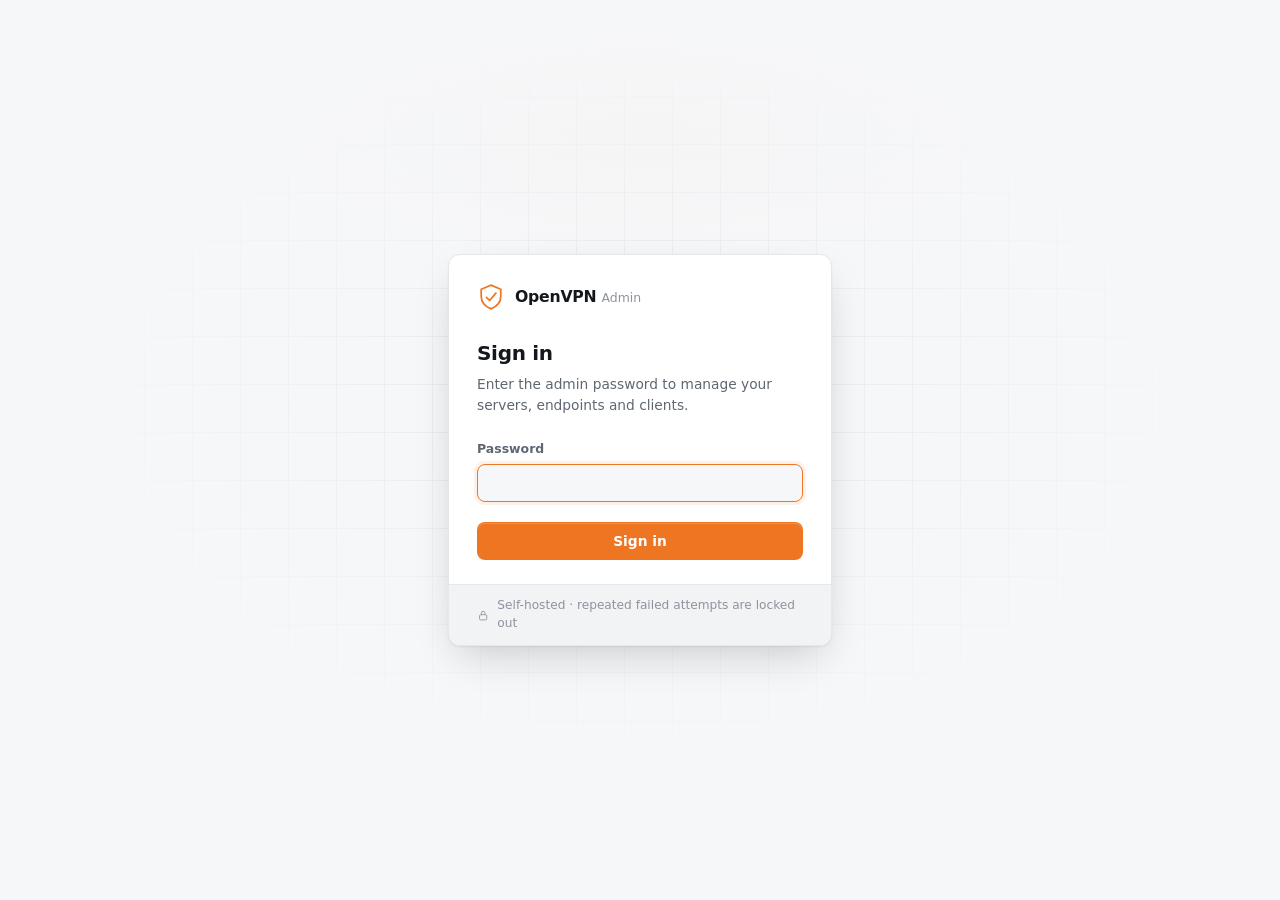
==== commit 9023f04a: "Redesign the panel and fix enforcement gaps (v2.2.0) UI: server header with inline system info, sing" ====
--- a/static/index.html
+++ b/static/index.html
@@ -12,30 +12,36 @@
 <!-- ================= LOGIN VIEW ================= -->
 <main id="login-view" class="view">
   <form id="login-form" class="login-card" autocomplete="off">
-    <div class="brand brand--stacked">
-      <svg class="brand-mark" width="40" height="40" viewBox="0 0 40 40" fill="none" aria-hidden="true">
-        <path d="M20 3 L34 9 V19 C34 27.5 28 33.8 20 37 C12 33.8 6 27.5 6 19 V9 Z" stroke="var(--ov-orange)" stroke-width="2.5" fill="none"/>
-        <path d="M13.5 20.5 L18 25 L27 14.5" stroke="var(--ov-orange)" stroke-width="2.5" stroke-linecap="round" stroke-linejoin="round" fill="none"/>
-      </svg>
-      <div class="brand-text">
-        <span class="brand-name">OpenVPN</span><span class="brand-suffix">Admin</span>
-      </div>
-    </div>
-
-    <h1 class="login-title">Sign in</h1>
-    <p class="login-sub">Sign in to manage your VPN</p>
-
-    <label class="field">
-      <span class="field-label">Password</span>
-      <input id="login-password" type="password" name="password" required autocomplete="current-password" autofocus>
-    </label>
-
-    <button type="submit" class="btn btn--primary btn--block" id="login-submit">
-      <span class="btn-label">Sign in</span>
-      <span class="spinner" hidden aria-hidden="true"></span>
-    </button>
-
-    <p class="form-error" id="login-error" role="alert" aria-live="polite" hidden></p>
+    <div class="login-body">
+      <div class="brand">
+        <svg class="brand-mark" width="28" height="28" viewBox="0 0 40 40" fill="none" aria-hidden="true">
+          <path d="M20 3 L34 9 V19 C34 27.5 28 33.8 20 37 C12 33.8 6 27.5 6 19 V9 Z" stroke="var(--ov-orange)" stroke-width="2.5" fill="none"/>
+          <path d="M13.5 20.5 L18 25 L27 14.5" stroke="var(--ov-orange)" stroke-width="2.5" stroke-linecap="round" stroke-linejoin="round" fill="none"/>
+        </svg>
+        <div class="brand-text">
+          <span class="brand-name">OpenVPN</span><span class="brand-suffix">Admin</span>
+        </div>
+      </div>
+
+      <h1 class="login-title">Sign in</h1>
+      <p class="login-sub">Enter the admin password to manage your servers, endpoints and clients.</p>
+
+      <label class="field">
+        <span class="field-label">Password</span>
+        <input id="login-password" type="password" name="password" required autocomplete="current-password" autofocus>
+      </label>
+
+      <button type="submit" class="btn btn--primary btn--block" id="login-submit">
+        <span class="btn-label">Sign in</span>
+        <span class="spinner" hidden aria-hidden="true"></span>
+      </button>
+
+      <p class="form-error" id="login-error" role="alert" aria-live="polite" hidden></p>
+    </div>
+    <footer class="login-foot">
+      <svg width="13" height="13" viewBox="0 0 24 24" fill="none" aria-hidden="true"><rect x="5" y="10.5" width="14" height="10" rx="2" stroke="currentColor" stroke-width="1.7"/><path d="M8.5 10.5V7.5a3.5 3.5 0 0 1 7 0v3" stroke="currentColor" stroke-width="1.7"/></svg>
+      Self-hosted &middot; repeated failed attempts are locked out
+    </footer>
   </form>
 </main>
 
@@ -50,6 +56,25 @@
       </svg>
       <div class="brand-text">
         <span class="brand-name">OpenVPN</span><span class="brand-suffix">Admin</span>
+      </div>
+    </div>
+
+    <div class="server-switcher" id="server-switcher">
+      <button class="server-switcher-btn" id="server-switcher-btn" type="button" aria-haspopup="true" aria-expanded="false">
+        <span class="status-dot status-dot--off" id="switcher-status-dot" aria-hidden="true"></span>
+        <span class="server-switcher-info">
+          <span class="server-switcher-name" id="switcher-server-name">No servers yet</span>
+          <span class="server-switcher-meta" id="switcher-server-meta">&nbsp;</span>
+        </span>
+        <svg width="14" height="14" viewBox="0 0 24 24" fill="none" aria-hidden="true"><path d="M6 9l6 6 6-6" stroke="currentColor" stroke-width="2" stroke-linecap="round" stroke-linejoin="round"/></svg>
+      </button>
+      <div class="server-switcher-menu" id="server-switcher-menu" role="menu" hidden>
+        <div id="server-switcher-list"></div>
+        <div class="server-switcher-divider"></div>
+        <a class="server-switcher-manage" href="#servers" data-page="servers">
+          <svg width="15" height="15" viewBox="0 0 24 24" fill="none" aria-hidden="true"><circle cx="12" cy="5.5" r="2.5" stroke="currentColor" stroke-width="1.6"/><circle cx="5.5" cy="18" r="2.5" stroke="currentColor" stroke-width="1.6"/><circle cx="18.5" cy="18" r="2.5" stroke="currentColor" stroke-width="1.6"/><path d="M12 8v3M10.3 12.7 7.2 16M13.7 12.7l3.1 3.3" stroke="currentColor" stroke-width="1.6" stroke-linecap="round"/></svg>
+          Manage servers
+        </a>
       </div>
     </div>
 
@@ -66,6 +91,10 @@
         <svg width="18" height="18" viewBox="0 0 24 24" fill="none" aria-hidden="true"><circle cx="9" cy="8" r="3" stroke="currentColor" stroke-width="1.6"/><path d="M3.5 19c0-3 2.5-5 5.5-5s5.5 2 5.5 5" stroke="currentColor" stroke-width="1.6" stroke-linecap="round"/><path d="M16 4.5c1.4.4 2.5 1.7 2.5 3.3s-1.1 2.9-2.5 3.3M19 19c0-2.5-1.6-4.3-3.7-4.9" stroke="currentColor" stroke-width="1.6" stroke-linecap="round"/></svg>
         Clients
       </a>
+      <a class="nav-item" href="#servers" data-page="servers">
+        <svg width="18" height="18" viewBox="0 0 24 24" fill="none" aria-hidden="true"><circle cx="12" cy="5.5" r="2.5" stroke="currentColor" stroke-width="1.6"/><circle cx="5.5" cy="18" r="2.5" stroke="currentColor" stroke-width="1.6"/><circle cx="18.5" cy="18" r="2.5" stroke="currentColor" stroke-width="1.6"/><path d="M12 8v3M10.3 12.7 7.2 16M13.7 12.7l3.1 3.3" stroke="currentColor" stroke-width="1.6" stroke-linecap="round"/></svg>
+        Servers
+      </a>
       <a class="nav-item" href="#settings" data-page="settings">
         <svg width="18" height="18" viewBox="0 0 24 24" fill="none" aria-hidden="true"><circle cx="12" cy="12" r="2.8" stroke="currentColor" stroke-width="1.6"/><path d="M12 3.5v2.3M12 18.2v2.3M20.5 12h-2.3M5.8 12H3.5M17.7 6.3l-1.6 1.6M7.9 16.1l-1.6 1.6M17.7 17.7l-1.6-1.6M7.9 7.9 6.3 6.3" stroke="currentColor" stroke-width="1.6" stroke-linecap="round"/></svg>
         Settings
@@ -79,88 +108,65 @@
 
     <!-- ---------- DASHBOARD PAGE ---------- -->
     <section class="page" id="page-dashboard">
-      <div class="action-bar">
-        <div class="action-bar-status">
-          <span class="status-pill" id="ovpn-status-pill"><span class="status-dot" id="ovpn-status-dot" aria-hidden="true"></span><span id="ovpn-status-text">OpenVPN</span></span>
-          <span class="action-bar-version">server</span>
-        </div>
-        <div class="action-bar-group">
-          <button class="action-btn action-btn--primary" id="btn-restart">
-            <svg width="15" height="15" viewBox="0 0 24 24" fill="none" aria-hidden="true"><path d="M20 12a8 8 0 1 1-2.34-5.66" stroke="currentColor" stroke-width="1.8" stroke-linecap="round"/><path d="M20 4v5h-5" stroke="currentColor" stroke-width="1.8" stroke-linecap="round" stroke-linejoin="round"/></svg>
-            Restart
-          </button>
-          <button class="action-btn" id="btn-stop-start">
-            <svg width="15" height="15" viewBox="0 0 24 24" fill="none" aria-hidden="true"><circle cx="12" cy="12" r="8.5" stroke="currentColor" stroke-width="1.8"/><path d="M12 7.5v5" stroke="currentColor" stroke-width="1.8" stroke-linecap="round"/></svg>
-            <span id="btn-stop-start-label">Stop</span>
-          </button>
-        </div>
-        <span class="action-bar-divider"></span>
-        <div class="action-bar-group">
-          <button class="action-btn" id="btn-logs">
-            <svg width="15" height="15" viewBox="0 0 24 24" fill="none" aria-hidden="true"><path d="M5 4.5h14v15H5z" stroke="currentColor" stroke-width="1.6"/><path d="M8 9h8M8 12.5h8M8 16h5" stroke="currentColor" stroke-width="1.6" stroke-linecap="round"/></svg>
-            Logs
-          </button>
-          <button class="action-btn" id="btn-config">
-            <svg width="15" height="15" viewBox="0 0 24 24" fill="none" aria-hidden="true"><rect x="4" y="4.5" width="16" height="15" rx="1.5" stroke="currentColor" stroke-width="1.6"/><path d="M8 9h4M8 12.5h8" stroke="currentColor" stroke-width="1.6" stroke-linecap="round"/></svg>
-            Config
-          </button>
-        </div>
-      </div>
+      <div class="page-empty" id="dashboard-no-server" hidden>
+        <svg width="34" height="34" viewBox="0 0 24 24" fill="none" aria-hidden="true"><circle cx="12" cy="5.5" r="2.5" stroke="currentColor" stroke-width="1.6"/><circle cx="5.5" cy="18" r="2.5" stroke="currentColor" stroke-width="1.6"/><circle cx="18.5" cy="18" r="2.5" stroke="currentColor" stroke-width="1.6"/><path d="M12 8v3M10.3 12.7 7.2 16M13.7 12.7l3.1 3.3" stroke="currentColor" stroke-width="1.6" stroke-linecap="round"/></svg>
+        <span>No server added yet.</span>
+        <p>Add your first server to start seeing live metrics, endpoints, and clients here.</p>
+        <a class="btn btn--primary" href="#servers">Add a server</a>
+      </div>
+      <div class="page-body" id="dashboard-body">
+      <header class="server-head">
+        <div class="server-head-title">
+          <h1 id="action-bar-server-name">&nbsp;</h1>
+          <span class="status-pill" id="agent-status-pill"><span class="status-dot status-dot--off" id="agent-status-dot" aria-hidden="true"></span><span id="agent-status-text">Checking agent&hellip;</span></span>
+        </div>
+        <dl class="server-head-meta">
+          <div><dt>Uptime</dt><dd id="info-os-uptime">&mdash;</dd></div>
+          <div><dt>Agent RAM</dt><dd id="info-agent-ram">&mdash;</dd></div>
+          <div><dt>Poll</dt><dd>15s</dd></div>
+          <div>
+            <dt>Public IP</dt>
+            <dd class="ip-cell">
+              <span id="info-ip" class="ip-blur">&bull;&bull;&bull;.&bull;&bull;&bull;.&bull;&bull;&bull;.&bull;&bull;&bull;</span>
+              <button class="icon-toggle" id="ip-toggle" type="button" aria-label="Show/hide IP address">
+                <svg width="14" height="14" viewBox="0 0 24 24" fill="none" aria-hidden="true"><path d="M2.5 12S6 5.5 12 5.5 21.5 12 21.5 12 18 18.5 12 18.5 2.5 12 2.5 12Z" stroke="currentColor" stroke-width="1.6"/><circle cx="12" cy="12" r="2.6" stroke="currentColor" stroke-width="1.6"/></svg>
+              </button>
+            </dd>
+          </div>
+        </dl>
+        <a class="btn btn--ghost btn--sm" href="#endpoints">Manage endpoints</a>
+      </header>
 
       <div class="health-banner" id="health-banner" hidden>
         <span class="health-mark" aria-hidden="true"></span>
         <span id="health-text"></span>
       </div>
 
-      <div class="vital-grid">
-        <div class="vital-tile">
-          <div class="vital-head">
-            <svg width="15" height="15" viewBox="0 0 24 24" fill="none" aria-hidden="true"><rect x="7" y="7" width="10" height="10" rx="1.5" stroke="currentColor" stroke-width="1.6"/><path d="M12 3v3M12 18v3M3 12h3M18 12h3M6 6l1.8 1.8M16.2 16.2 18 18M18 6l-1.8 1.8M7.8 16.2 6 18" stroke="currentColor" stroke-width="1.6" stroke-linecap="round"/></svg>
-            <span class="vital-label">CPU</span>
-          </div>
-          <span class="vital-value" id="m-cpu">&mdash;</span>
-          <span class="vital-detail" id="m-cpu-detail">&nbsp;</span>
-          <div class="vital-spark" id="spark-cpu"></div>
-          <div class="vital-foot"><span id="m-cpu-avg">avg &mdash;</span><span id="m-cpu-peak">peak &mdash;</span></div>
-        </div>
-        <div class="vital-tile">
-          <div class="vital-head">
-            <svg width="15" height="15" viewBox="0 0 24 24" fill="none" aria-hidden="true"><rect x="4" y="5" width="16" height="14" rx="1.5" stroke="currentColor" stroke-width="1.6"/><path d="M8 9h4M8 12.5h6" stroke="currentColor" stroke-width="1.6" stroke-linecap="round"/></svg>
-            <span class="vital-label">Memory</span>
-          </div>
-          <span class="vital-value" id="m-mem">&mdash;</span>
-          <span class="vital-detail" id="m-mem-detail">&nbsp;</span>
-          <div class="vital-spark" id="spark-mem"></div>
-          <div class="vital-foot"><span id="m-mem-avg">avg &mdash;</span><span id="m-mem-peak">peak &mdash;</span></div>
-        </div>
-        <div class="vital-tile">
-          <div class="vital-head">
-            <svg width="15" height="15" viewBox="0 0 24 24" fill="none" aria-hidden="true"><path d="M12 3c3 4 6 7.2 6 10.5A6 6 0 1 1 6 13.5C6 10.2 9 7 12 3Z" stroke="currentColor" stroke-width="1.6"/></svg>
-            <span class="vital-label">Swap</span>
-          </div>
-          <span class="vital-value" id="m-swap">&mdash;</span>
-          <span class="vital-detail" id="m-swap-detail">&nbsp;</span>
-          <div class="vital-spark" id="spark-swap"></div>
-          <div class="vital-foot"><span id="m-swap-avg">avg &mdash;</span><span id="m-swap-peak">peak &mdash;</span></div>
-        </div>
-        <div class="vital-tile">
-          <div class="vital-head">
-            <svg width="15" height="15" viewBox="0 0 24 24" fill="none" aria-hidden="true"><ellipse cx="12" cy="6" rx="7" ry="2.4" stroke="currentColor" stroke-width="1.6"/><path d="M5 6v12c0 1.3 3.1 2.4 7 2.4s7-1.1 7-2.4V6" stroke="currentColor" stroke-width="1.6"/><path d="M5 12c0 1.3 3.1 2.4 7 2.4s7-1.1 7-2.4" stroke="currentColor" stroke-width="1.6"/></svg>
-            <span class="vital-label">Storage</span>
-          </div>
-          <span class="vital-value" id="m-disk">&mdash;</span>
-          <span class="vital-detail" id="m-disk-detail">&nbsp;</span>
-          <div class="vital-spark" id="spark-disk"></div>
-          <div class="vital-foot"><span id="m-disk-free">free &mdash;</span><span id="m-disk-avg">avg &mdash;</span></div>
+      <div class="kpi-strip">
+        <div class="kpi">
+          <span class="kpi-label">Online now</span>
+          <span class="kpi-value stat-value--accent" id="stat-online">&mdash;</span>
+        </div>
+        <div class="kpi">
+          <span class="kpi-label">Clients</span>
+          <span class="kpi-value" id="stat-clients">&mdash;</span>
+        </div>
+        <div class="kpi">
+          <span class="kpi-label">Endpoints</span>
+          <span class="kpi-value" id="stat-endpoints">&mdash;</span>
+        </div>
+        <div class="kpi">
+          <span class="kpi-label">Data used</span>
+          <span class="kpi-value" id="stat-data">&mdash;</span>
         </div>
       </div>
 
       <div class="chart-row">
-        <section class="panel">
+        <section class="panel panel--chart">
           <div class="panel-head panel-head--row">
             <div>
-              <h2>Overall speed</h2>
-              <p class="panel-sub">eth0 &middot; last 15 minutes</p>
+              <h2>Throughput</h2>
+              <p class="panel-sub">Public interface &middot; last 15 minutes</p>
             </div>
             <div class="chart-legend">
               <span class="legend-item"><span class="legend-swatch legend-swatch--rx"></span>Down <b id="chart-rx-now">&mdash;</b></span>
@@ -169,17 +175,17 @@
           </div>
           <div id="throughput-chart" class="chart"></div>
           <div class="chart-foot">
-            <div><span class="tile-label">Sent</span><b id="foot-sent">&mdash;</b></div>
-            <div><span class="tile-label">Received</span><b id="foot-received">&mdash;</b></div>
-            <div><span class="tile-label">Avg over window</span><b id="foot-avg-speed">&mdash;</b></div>
+            <div><span class="kpi-label">Sent</span><b id="foot-sent">&mdash;</b></div>
+            <div><span class="kpi-label">Received</span><b id="foot-received">&mdash;</b></div>
+            <div><span class="kpi-label">Window average</span><b id="foot-avg-speed">&mdash;</b></div>
           </div>
         </section>
 
-        <section class="panel">
+        <section class="panel panel--chart">
           <div class="panel-head panel-head--row">
             <div>
-              <h2>Connection stats</h2>
-              <p class="panel-sub">Active sessions by transport</p>
+              <h2>Sessions</h2>
+              <p class="panel-sub">Active by transport</p>
             </div>
             <div class="chart-legend">
               <span class="legend-item"><span class="legend-swatch legend-swatch--rx"></span>TCP <b id="chart-tcp-now">&mdash;</b></span>
@@ -188,69 +194,93 @@
           </div>
           <div id="connections-chart" class="chart"></div>
           <div class="chart-foot chart-foot--single">
-            <div><span class="tile-label">Open sessions</span><b id="foot-open-sessions">&mdash;</b></div>
+            <div><span class="kpi-label">Open sessions</span><b id="foot-open-sessions">&mdash;</b></div>
           </div>
         </section>
       </div>
 
-      <div class="info-strip">
-        <div class="info-block">
-          <span class="tile-label">Uptime</span>
-          <div class="info-row"><span>OpenVPN</span><b id="info-ovpn-uptime">&mdash;</b></div>
-          <div class="info-row"><span>OS</span><b id="info-os-uptime">&mdash;</b></div>
-        </div>
-        <div class="info-block">
-          <span class="tile-label">Panel</span>
-          <div class="info-row"><span>RAM</span><b id="info-panel-ram">&mdash;</b></div>
-          <div class="info-row"><span>Poll</span><b>15s</b></div>
-        </div>
-        <div class="info-block">
-          <span class="tile-label">
-            IP address
-            <button class="icon-toggle" id="ip-toggle" type="button" aria-label="Show/hide IP address">
-              <svg width="15" height="15" viewBox="0 0 24 24" fill="none" aria-hidden="true"><path d="M2.5 12S6 5.5 12 5.5 21.5 12 21.5 12 18 18.5 12 18.5 2.5 12 2.5 12Z" stroke="currentColor" stroke-width="1.6"/><circle cx="12" cy="12" r="2.6" stroke="currentColor" stroke-width="1.6"/></svg>
-            </button>
-          </span>
-          <div class="info-row"><span>Public</span><b id="info-ip" class="ip-blur">&bull;&bull;&bull;.&bull;&bull;&bull;.&bull;&bull;&bull;.&bull;&bull;&bull;</b></div>
-        </div>
-      </div>
-
-      <div class="tile-grid tile-grid--stats">
-        <div class="tile tile--stat">
-          <span class="tile-label">Endpoints</span>
-          <span class="tile-value" id="stat-endpoints">&mdash;</span>
-        </div>
-        <div class="tile tile--stat">
-          <span class="tile-label">Clients</span>
-          <span class="tile-value" id="stat-clients">&mdash;</span>
-        </div>
-        <div class="tile tile--stat">
-          <span class="tile-label">Online now</span>
-          <span class="tile-value stat-value--accent" id="stat-online">&mdash;</span>
-        </div>
-        <div class="tile tile--stat">
-          <span class="tile-label">Data used</span>
-          <span class="tile-value" id="stat-data">&mdash;</span>
-        </div>
+      <div class="vital-strip">
+        <div class="vital">
+          <div class="vital-top">
+            <span class="kpi-label">CPU</span>
+            <span class="vital-value" id="m-cpu">&mdash;</span>
+          </div>
+          <div class="meter"><span class="meter-fill" id="meter-cpu"></span></div>
+          <span class="vital-detail" id="m-cpu-detail">&nbsp;</span>
+          <div class="vital-foot"><span id="m-cpu-avg">avg &mdash;</span><span id="m-cpu-peak">peak &mdash;</span></div>
+        </div>
+        <div class="vital">
+          <div class="vital-top">
+            <span class="kpi-label">Memory</span>
+            <span class="vital-value" id="m-mem">&mdash;</span>
+          </div>
+          <div class="meter"><span class="meter-fill" id="meter-mem"></span></div>
+          <span class="vital-detail" id="m-mem-detail">&nbsp;</span>
+          <div class="vital-foot"><span id="m-mem-avg">avg &mdash;</span><span id="m-mem-peak">peak &mdash;</span></div>
+        </div>
+        <div class="vital">
+          <div class="vital-top">
+            <span class="kpi-label">Swap</span>
+            <span class="vital-value" id="m-swap">&mdash;</span>
+          </div>
+          <div class="meter"><span class="meter-fill" id="meter-swap"></span></div>
+          <span class="vital-detail" id="m-swap-detail">&nbsp;</span>
+          <div class="vital-foot"><span id="m-swap-avg">avg &mdash;</span><span id="m-swap-peak">peak &mdash;</span></div>
+        </div>
+        <div class="vital">
+          <div class="vital-top">
+            <span class="kpi-label">Storage</span>
+            <span class="vital-value" id="m-disk">&mdash;</span>
+          </div>
+          <div class="meter"><span class="meter-fill" id="meter-disk"></span></div>
+          <span class="vital-detail" id="m-disk-detail">&nbsp;</span>
+          <div class="vital-foot"><span id="m-disk-free">free &mdash;</span><span id="m-disk-avg">avg &mdash;</span></div>
+        </div>
+      </div>
       </div>
     </section>
 
     <!-- ---------- ENDPOINTS PAGE ---------- -->
     <section class="page" id="page-endpoints" hidden>
+      <div class="page-empty" id="endpoints-no-server" hidden>
+        <svg width="34" height="34" viewBox="0 0 24 24" fill="none" aria-hidden="true"><circle cx="12" cy="5.5" r="2.5" stroke="currentColor" stroke-width="1.6"/><circle cx="5.5" cy="18" r="2.5" stroke="currentColor" stroke-width="1.6"/><circle cx="18.5" cy="18" r="2.5" stroke="currentColor" stroke-width="1.6"/><path d="M12 8v3M10.3 12.7 7.2 16M13.7 12.7l3.1 3.3" stroke="currentColor" stroke-width="1.6" stroke-linecap="round"/></svg>
+        <span>No server added yet.</span>
+        <p>Add a server first, then create endpoints on it.</p>
+        <a class="btn btn--primary" href="#servers">Add a server</a>
+      </div>
+      <div class="page-body" id="endpoints-body">
       <div class="page-head">
         <h1>Endpoints</h1>
-        <button class="btn btn--primary" id="open-create-endpoint">+ Create endpoint</button>
+        <div class="page-head-actions">
+          <button class="btn btn--ghost" id="endpoints-export">Export CSV</button>
+          <button class="btn btn--ghost" id="endpoints-import-open">Import CSV</button>
+          <input id="endpoints-import-file" type="file" accept=".csv" hidden>
+          <button class="btn btn--primary" id="open-create-endpoint">+ Create endpoint</button>
+        </div>
       </div>
       <p class="page-sub">Each endpoint is its own independent OpenVPN listener with its own port, protocol, and cipher &mdash; add one on port 443/TCP to blend in as ordinary HTTPS, or spread clients across a few for redundancy. Every client can connect through any endpoint you create.</p>
 
       <div class="card-grid" id="endpoints-grid"></div>
+      </div>
     </section>
 
     <!-- ---------- CLIENTS PAGE ---------- -->
     <section class="page" id="page-clients" hidden>
+      <div class="page-empty" id="clients-no-server" hidden>
+        <svg width="34" height="34" viewBox="0 0 24 24" fill="none" aria-hidden="true"><circle cx="12" cy="5.5" r="2.5" stroke="currentColor" stroke-width="1.6"/><circle cx="5.5" cy="18" r="2.5" stroke="currentColor" stroke-width="1.6"/><circle cx="18.5" cy="18" r="2.5" stroke="currentColor" stroke-width="1.6"/><path d="M12 8v3M10.3 12.7 7.2 16M13.7 12.7l3.1 3.3" stroke="currentColor" stroke-width="1.6" stroke-linecap="round"/></svg>
+        <span>No server added yet.</span>
+        <p>Add a server first, then issue client certificates on it.</p>
+        <a class="btn btn--primary" href="#servers">Add a server</a>
+      </div>
+      <div class="page-body" id="clients-body">
       <div class="page-head">
         <h1>Clients</h1>
-        <button class="btn btn--primary" id="open-create-client">+ Create client</button>
+        <div class="page-head-actions">
+          <button class="btn btn--ghost" id="clients-export">Export CSV</button>
+          <button class="btn btn--ghost" id="clients-import-open">Import CSV</button>
+          <input id="clients-import-file" type="file" accept=".csv" hidden>
+          <button class="btn btn--primary" id="open-create-client">+ Create client</button>
+        </div>
       </div>
       <p class="page-sub">Each client is a separate certificate someone can install on a device. Set a connection cap, data quota, or bandwidth limit per person, and download a ready-to-import <code>.ovpn</code> profile the moment they're created.</p>
 
@@ -260,6 +290,7 @@
             <thead>
               <tr>
                 <th scope="col">Name</th>
+                <th scope="col">Team</th>
                 <th scope="col">Status</th>
                 <th scope="col">Created</th>
                 <th scope="col">Expires</th>
@@ -279,228 +310,279 @@
           </div>
         </div>
       </section>
+      </div>
+    </section>
+
+    <!-- ---------- SERVERS PAGE ---------- -->
+    <section class="page" id="page-servers" hidden>
+      <div class="page-head">
+        <h1>Servers</h1>
+        <button class="btn btn--primary" id="open-create-server">+ Add server</button>
+      </div>
+      <p class="page-sub">Each server runs its own agent with its own PKI &mdash; a client certificate issued on one server is cryptographically meaningless on another, so no one, including the people you issue certificates to, can pick which exit IP they land on. Install the agent on any box you control and add it here.</p>
+
+      <div class="server-grid" id="servers-grid"></div>
+      <div class="page-empty" id="servers-empty" hidden>
+        <svg width="34" height="34" viewBox="0 0 24 24" fill="none" aria-hidden="true"><circle cx="12" cy="5.5" r="2.5" stroke="currentColor" stroke-width="1.6"/><circle cx="5.5" cy="18" r="2.5" stroke="currentColor" stroke-width="1.6"/><circle cx="18.5" cy="18" r="2.5" stroke="currentColor" stroke-width="1.6"/><path d="M12 8v3M10.3 12.7 7.2 16M13.7 12.7l3.1 3.3" stroke="currentColor" stroke-width="1.6" stroke-linecap="round"/></svg>
+        <span>No servers yet.</span>
+        <p>Add your first server to get an install command for its agent.</p>
+      </div>
     </section>
 
     <!-- ---------- SETTINGS PAGE ---------- -->
     <section class="page" id="page-settings" hidden>
       <div class="page-head"><h1>Settings</h1></div>
-      <p class="page-sub">Single shared admin account &middot; no per-user login</p>
+      <p class="page-sub">One shared admin account controls every server on this panel.</p>
 
       <div class="settings-tabs" role="tablist">
         <button class="settings-tab" data-tab="account" aria-current="page">Account</button>
         <button class="settings-tab" data-tab="security">Security</button>
         <button class="settings-tab" data-tab="notifications">Notifications</button>
-        <button class="settings-tab" data-tab="clients">Clients</button>
+        <button class="settings-tab" data-tab="clients">Client defaults</button>
         <button class="settings-tab" data-tab="backup">Backup</button>
         <button class="settings-tab" data-tab="advanced">Advanced</button>
       </div>
 
       <div class="settings-panel" id="settings-panel-account">
-        <section class="panel">
-          <div class="panel-head panel-head--row">
-            <h2>Admin password</h2>
-            <span class="panel-meta">Signs out every other session</span>
-          </div>
-          <form id="password-form">
-            <label class="field">
-              <span class="field-label">Current password</span>
-              <input id="pw-current" type="password" required autocomplete="current-password">
-            </label>
-            <label class="field">
-              <span class="field-label">New password (min. 8 characters)</span>
-              <input id="pw-new" type="password" required minlength="8" autocomplete="new-password">
-            </label>
-            <button type="submit" class="btn btn--primary" id="password-submit">
-              <span class="btn-label">Update password</span>
-              <span class="spinner" hidden aria-hidden="true"></span>
-            </button>
-            <p class="form-error" id="password-error" role="alert" aria-live="polite" hidden></p>
-          </form>
-        </section>
-      </div>
-
-      <div class="settings-panel" id="settings-panel-security" hidden>
-        <section class="panel">
-          <div class="panel-head panel-head--row">
-            <h2>Idle timeout &amp; lockout</h2>
-            <span class="panel-meta">Applies to the login form</span>
-          </div>
-          <form id="security-form">
-            <label class="field">
-              <span class="field-label">Idle session timeout (minutes) &mdash; 0 = never</span>
-              <input id="sec-timeout" type="number" min="0" max="10080" value="0">
-            </label>
-            <div class="field-row">
+        <form class="setting-card" id="password-form">
+          <div class="setting-card-body">
+            <div class="setting-intro">
+              <h2>Admin password</h2>
+              <p>The single password that signs in to this panel. Changing it signs out every other session immediately.</p>
+            </div>
+            <div class="setting-fields">
               <label class="field">
-                <span class="field-label">Lockout after (attempts)</span>
-                <input id="sec-lockout-attempts" type="number" min="2" max="20" value="5">
+                <span class="field-label">Current password</span>
+                <input id="pw-current" type="password" required autocomplete="current-password">
               </label>
               <label class="field">
-                <span class="field-label">Lockout for (seconds)</span>
-                <input id="sec-lockout-seconds" type="number" min="30" max="86400" value="300">
+                <span class="field-label">New password</span>
+                <input id="pw-new" type="password" required minlength="8" autocomplete="new-password">
+                <span class="field-hint">At least 8 characters.</span>
               </label>
             </div>
-            <button type="submit" class="btn btn--primary" id="security-submit">
-              <span class="btn-label">Save</span>
-              <span class="spinner" hidden aria-hidden="true"></span>
-            </button>
+          </div>
+          <footer class="setting-card-foot">
+            <p class="form-error" id="password-error" role="alert" aria-live="polite" hidden></p>
+            <button type="submit" class="btn btn--primary" id="password-submit"><span class="btn-label">Update password</span><span class="spinner" hidden aria-hidden="true"></span></button>
+          </footer>
+        </form>
+      </div>
+
+      <div class="settings-panel" id="settings-panel-security" hidden>
+        <form class="setting-card" id="security-form">
+          <div class="setting-card-body">
+            <div class="setting-intro">
+              <h2>Sessions &amp; lockout</h2>
+              <p>How long an idle browser stays signed in, and how the login form reacts to repeated wrong passwords.</p>
+            </div>
+            <div class="setting-fields">
+              <label class="field">
+                <span class="field-label">Idle timeout</span>
+                <span class="input-affix"><input id="sec-timeout" type="number" min="0" max="10080" value="0"><span>minutes</span></span>
+                <span class="field-hint">0 keeps sessions signed in until they log out.</span>
+              </label>
+              <div class="field-row">
+                <label class="field">
+                  <span class="field-label">Lock after</span>
+                  <span class="input-affix"><input id="sec-lockout-attempts" type="number" min="2" max="20" value="5"><span>attempts</span></span>
+                </label>
+                <label class="field">
+                  <span class="field-label">Lock for</span>
+                  <span class="input-affix"><input id="sec-lockout-seconds" type="number" min="30" max="86400" value="300"><span>seconds</span></span>
+                </label>
+              </div>
+            </div>
+          </div>
+          <footer class="setting-card-foot">
             <p class="form-error" id="security-error" role="alert" aria-live="polite" hidden></p>
-          </form>
+            <button type="submit" class="btn btn--primary" id="security-submit"><span class="btn-label">Save</span><span class="spinner" hidden aria-hidden="true"></span></button>
+          </footer>
+        </form>
+
+        <section class="setting-card">
+          <div class="setting-card-body">
+            <div class="setting-intro">
+              <h2>Other sessions</h2>
+              <p>Sign out every other browser or device using this password. This tab stays signed in.</p>
+            </div>
+            <div class="setting-fields setting-fields--center">
+              <button type="button" class="btn btn--ghost" id="logout-others-btn"><span class="btn-label">Sign out everywhere else</span><span class="spinner" hidden aria-hidden="true"></span></button>
+            </div>
+          </div>
         </section>
-
-        <section class="panel">
-          <div class="panel-head panel-head--row">
-            <h2>Where you're signed in</h2>
-            <span class="panel-meta">Same admin password, other browsers</span>
-          </div>
-          <p class="panel-sub" style="margin-bottom:14px">This tab keeps its session. Every other browser or device currently signed in with this password is immediately signed out.</p>
-          <button type="button" class="btn btn--ghost" id="logout-others-btn">
-            <span class="btn-label">Sign out everywhere else</span>
-            <span class="spinner" hidden aria-hidden="true"></span>
-          </button>
+      </div>
+
+      <div class="settings-panel" id="settings-panel-notifications" hidden>
+        <form class="setting-card" id="notify-form">
+          <div class="setting-card-body">
+            <div class="setting-intro">
+              <h2>Alerts</h2>
+              <p>Get told when a client hits its quota, a connection is killed, an endpoint goes up or down, or a service restarts.</p>
+            </div>
+            <div class="setting-fields">
+              <div class="channel">
+                <label class="channel-head">
+                  <span>
+                    <span class="channel-name">Webhook</span>
+                    <span class="channel-desc">POSTs a JSON event to any URL</span>
+                  </span>
+                  <span class="switch"><input id="notify-webhook-enabled" type="checkbox"><span class="switch-track"></span></span>
+                </label>
+                <div class="channel-fields">
+                  <label class="field">
+                    <span class="field-label">Webhook URL</span>
+                    <input id="notify-webhook-url" type="text" placeholder="https://example.com/hook">
+                  </label>
+                </div>
+              </div>
+              <div class="channel">
+                <label class="channel-head">
+                  <span>
+                    <span class="channel-name">Telegram</span>
+                    <span class="channel-desc">Messages a chat through your own bot</span>
+                  </span>
+                  <span class="switch"><input id="notify-telegram-enabled" type="checkbox"><span class="switch-track"></span></span>
+                </label>
+                <div class="channel-fields field-row">
+                  <label class="field">
+                    <span class="field-label">Bot token</span>
+                    <input id="notify-telegram-token" type="text" placeholder="123456:AA...">
+                  </label>
+                  <label class="field">
+                    <span class="field-label">Chat ID</span>
+                    <input id="notify-telegram-chat" type="text" placeholder="123456789">
+                  </label>
+                </div>
+              </div>
+            </div>
+          </div>
+          <footer class="setting-card-foot">
+            <p class="form-error" id="notify-error" role="alert" aria-live="polite" hidden></p>
+            <button type="button" class="btn btn--ghost" id="notify-test"><span class="btn-label">Send test</span><span class="spinner" hidden aria-hidden="true"></span></button>
+            <button type="submit" class="btn btn--primary" id="notify-submit"><span class="btn-label">Save</span><span class="spinner" hidden aria-hidden="true"></span></button>
+          </footer>
+        </form>
+      </div>
+
+      <div class="settings-panel" id="settings-panel-clients" hidden>
+        <form class="setting-card" id="defaults-form">
+          <div class="setting-card-body">
+            <div class="setting-intro">
+              <h2>New-client defaults</h2>
+              <p>Pre-filled in the &ldquo;Create client&rdquo; form. Existing clients keep their own limits.</p>
+            </div>
+            <div class="setting-fields">
+              <div class="field-row">
+                <label class="field">
+                  <span class="field-label">Simultaneous connections</span>
+                  <span class="input-affix"><input id="def-max-conn" type="number" min="1" max="10" value="1" required><span>devices</span></span>
+                </label>
+                <label class="field">
+                  <span class="field-label">Certificate validity</span>
+                  <select id="def-validity-preset">
+                    <option value="30">1 month</option>
+                    <option value="90">3 months</option>
+                    <option value="180">6 months</option>
+                    <option value="365" selected>1 year</option>
+                    <option value="730">2 years</option>
+                    <option value="1825">5 years</option>
+                    <option value="custom">Until specific date&hellip;</option>
+                  </select>
+                </label>
+              </div>
+              <label class="field" id="def-validity-until-wrap" hidden>
+                <span class="field-label">Expires on</span>
+                <input id="def-validity-until" type="date">
+              </label>
+              <div class="field-row">
+                <label class="field">
+                  <span class="field-label">Data quota</span>
+                  <span class="input-affix"><input id="def-quota" type="number" min="0.1" step="0.1" placeholder="Unlimited"><span>GB</span></span>
+                </label>
+                <label class="field">
+                  <span class="field-label">Bandwidth cap</span>
+                  <span class="input-affix"><input id="def-bandwidth" type="number" min="0.1" step="0.1" placeholder="Unlimited"><span>Mbps</span></span>
+                </label>
+              </div>
+              <span class="field-hint">Leave quota or bandwidth empty for no limit.</span>
+            </div>
+          </div>
+          <footer class="setting-card-foot">
+            <p class="form-error" id="defaults-error" role="alert" aria-live="polite" hidden></p>
+            <button type="submit" class="btn btn--primary" id="defaults-submit"><span class="btn-label">Save</span><span class="spinner" hidden aria-hidden="true"></span></button>
+          </footer>
+        </form>
+      </div>
+
+      <div class="settings-panel" id="settings-panel-backup" hidden>
+        <section class="setting-card">
+          <div class="setting-card-body">
+            <div class="setting-intro">
+              <h2>Download backup</h2>
+              <p>One <code>.tar.gz</code> of this panel's own state: admin password hash, notification credentials and settings. Each server's PKI and clients stay on that server.</p>
+            </div>
+            <div class="setting-fields setting-fields--center">
+              <div class="token-warning">It contains your password hash and bot tokens. Keep it private.</div>
+              <a class="btn btn--ghost" id="backup-download" href="/api/backup" download>
+                <span class="btn-label">Download .tar.gz</span>
+              </a>
+            </div>
+          </div>
         </section>
-      </div>
-
-      <div class="settings-panel" id="settings-panel-notifications" hidden>
-        <section class="panel">
-          <div class="panel-head panel-head--row">
-            <h2>Notifications</h2>
-            <span class="panel-meta">Quota hits, connection kills, endpoint up/down, restarts</span>
-          </div>
-          <form id="notify-form">
-            <label class="switch-row">
-              <span class="field-label">Generic webhook</span>
-              <span class="switch"><input id="notify-webhook-enabled" type="checkbox"><span class="switch-track"></span></span>
-            </label>
-            <label class="field">
-              <span class="field-label">Webhook URL</span>
-              <input id="notify-webhook-url" type="text" placeholder="https://example.com/hook">
-            </label>
-            <label class="switch-row">
-              <span class="field-label">Telegram bot</span>
-              <span class="switch"><input id="notify-telegram-enabled" type="checkbox"><span class="switch-track"></span></span>
-            </label>
-            <div class="field-row">
+
+        <section class="setting-card setting-card--danger">
+          <div class="setting-card-body">
+            <div class="setting-intro">
+              <h2>Restore from backup</h2>
+              <p>Replaces this panel's password and settings with the ones in the file. The current state is snapshotted automatically first.</p>
+            </div>
+            <div class="setting-fields">
               <label class="field">
-                <span class="field-label">Bot token</span>
-                <input id="notify-telegram-token" type="text" placeholder="123456:AA...">
+                <span class="field-label">Backup file</span>
+                <input id="restore-file" type="file" accept=".tar.gz,.tgz">
               </label>
+            </div>
+          </div>
+          <footer class="setting-card-foot">
+            <button type="button" class="btn btn--danger" id="restore-open">Restore&hellip;</button>
+          </footer>
+        </section>
+      </div>
+
+      <div class="settings-panel" id="settings-panel-advanced" hidden>
+        <form class="setting-card" id="retention-form">
+          <div class="setting-card-body">
+            <div class="setting-intro">
+              <h2>Metrics retention</h2>
+              <p>How many samples the dashboard charts keep. Agents report roughly every 15 seconds, so 60 samples is about 15 minutes.</p>
+            </div>
+            <div class="setting-fields">
               <label class="field">
-                <span class="field-label">Chat ID</span>
-                <input id="notify-telegram-chat" type="text" placeholder="123456789">
+                <span class="field-label">History length</span>
+                <span class="input-affix"><input id="retention-points" type="number" min="20" max="1440" value="60" required><span>samples</span></span>
+                <span class="field-hint">Between 20 and 1440 (about 6 hours).</span>
               </label>
             </div>
-            <div class="dialog-actions" style="justify-content:flex-start">
-              <button type="submit" class="btn btn--primary" id="notify-submit">
-                <span class="btn-label">Save</span>
-                <span class="spinner" hidden aria-hidden="true"></span>
-              </button>
-              <button type="button" class="btn btn--ghost" id="notify-test">
-                <span class="btn-label">Send test</span>
-                <span class="spinner" hidden aria-hidden="true"></span>
-              </button>
-            </div>
-            <p class="form-error" id="notify-error" role="alert" aria-live="polite" hidden></p>
-          </form>
-        </section>
-      </div>
-
-      <div class="settings-panel" id="settings-panel-clients" hidden>
-        <section class="panel">
-          <div class="panel-head panel-head--row">
-            <h2>New-client defaults</h2>
-            <span class="panel-meta">Pre-fills the "New client" form only</span>
-          </div>
-          <form id="defaults-form">
-            <label class="field">
-              <span class="field-label">Max simultaneous connections</span>
-              <input id="def-max-conn" type="number" min="1" max="10" value="1" required>
-            </label>
-            <label class="field">
-              <span class="field-label">Data quota (GB) &mdash; blank = unlimited</span>
-              <input id="def-quota" type="number" min="0.1" step="0.1" placeholder="unlimited">
-            </label>
-            <label class="field">
-              <span class="field-label">Bandwidth cap (Mbps) &mdash; blank = unlimited</span>
-              <input id="def-bandwidth" type="number" min="0.1" step="0.1" placeholder="unlimited">
-            </label>
-            <label class="field">
-              <span class="field-label">Certificate validity</span>
-              <select id="def-validity-preset">
-                <option value="30">1 month</option>
-                <option value="90">3 months</option>
-                <option value="180">6 months</option>
-                <option value="365" selected>1 year</option>
-                <option value="730">2 years</option>
-                <option value="1825">5 years</option>
-                <option value="custom">Until specific date&hellip;</option>
-              </select>
-            </label>
-            <label class="field" id="def-validity-until-wrap" hidden>
-              <span class="field-label">Expires on</span>
-              <input id="def-validity-until" type="date">
-            </label>
-            <button type="submit" class="btn btn--primary" id="defaults-submit">
-              <span class="btn-label">Save</span>
-              <span class="spinner" hidden aria-hidden="true"></span>
-            </button>
-            <p class="form-error" id="defaults-error" role="alert" aria-live="polite" hidden></p>
-          </form>
-        </section>
-      </div>
-
-      <div class="settings-panel" id="settings-panel-backup" hidden>
-        <section class="panel">
-          <div class="panel-head panel-head--row">
-            <h2>Download backup</h2>
-            <span class="panel-meta">Contains your CA private key</span>
-          </div>
-          <p class="panel-sub" style="margin-bottom:14px">A single <code>.tar.gz</code>: PKI, endpoint configs, client database, and admin settings. Store it like a root credential.</p>
-          <a class="btn btn--ghost" id="backup-download" href="/api/backup" download>
-            <span class="btn-label">Download backup (.tar.gz)</span>
-          </a>
-        </section>
-
-        <section class="panel">
-          <div class="panel-head panel-head--row">
-            <h2>Restore from backup</h2>
-            <span class="panel-meta">Auto-snapshots the current state first</span>
-          </div>
-          <label class="field">
-            <span class="field-label">Backup file</span>
-            <input id="restore-file" type="file" accept=".tar.gz,.tgz">
-          </label>
-          <button type="button" class="btn btn--danger" id="restore-open">Restore&hellip;</button>
-        </section>
-      </div>
-
-      <div class="settings-panel" id="settings-panel-advanced" hidden>
-        <section class="panel">
-          <div class="panel-head panel-head--row">
-            <h2>Metrics retention</h2>
-            <span class="panel-meta">~15s per sample</span>
-          </div>
-          <form id="retention-form">
-            <label class="field">
-              <span class="field-label">History length (samples)</span>
-              <input id="retention-points" type="number" min="20" max="1440" value="60" required>
-            </label>
-            <button type="submit" class="btn btn--primary" id="retention-submit">
-              <span class="btn-label">Save</span>
-              <span class="spinner" hidden aria-hidden="true"></span>
-            </button>
+          </div>
+          <footer class="setting-card-foot">
             <p class="form-error" id="retention-error" role="alert" aria-live="polite" hidden></p>
-          </form>
-        </section>
-
-        <section class="panel">
-          <div class="panel-head panel-head--row">
-            <h2>About</h2>
-          </div>
-          <p class="limits-usage">
-            OpenVPN Admin <span id="panel-version" class="mono-inline"></span><br>
-            <a id="panel-repo-link" href="#" target="_blank" rel="noopener">Source on GitHub</a>
-          </p>
+            <button type="submit" class="btn btn--primary" id="retention-submit"><span class="btn-label">Save</span><span class="spinner" hidden aria-hidden="true"></span></button>
+          </footer>
+        </form>
+
+        <section class="setting-card">
+          <div class="setting-card-body">
+            <div class="setting-intro">
+              <h2>About</h2>
+              <p>Open source and self-hosted. Issues and releases live on GitHub.</p>
+            </div>
+            <dl class="about-list">
+              <div><dt>Version</dt><dd id="panel-version">&mdash;</dd></div>
+              <div><dt>Source</dt><dd><a id="panel-repo-link" href="#" target="_blank" rel="noopener">GitHub</a></dd></div>
+              <div><dt>License</dt><dd>MIT</dd></div>
+            </dl>
+          </div>
         </section>
       </div>
     </section>
@@ -529,11 +611,12 @@
     <label class="field">
       <span class="field-label">Cipher</span>
       <select id="ep-cipher">
+        <option value="AES-256-GCM" selected>AES-256-GCM (recommended)</option>
+        <option value="CHACHA20-POLY1305">CHACHA20-POLY1305</option>
         <option value="AES-128-GCM">AES-128-GCM</option>
-        <option value="AES-256-GCM">AES-256-GCM</option>
-        <option value="CHACHA20-POLY1305">CHACHA20-POLY1305</option>
       </select>
     </label>
+    <p class="panel-sub" style="margin:-10px 0 18px">AES-256-GCM is the strongest widely-supported option and hardware-accelerated on almost all modern CPUs. Pick CHACHA20-POLY1305 for older/ARM devices without AES-NI.</p>
     <div class="field-row">
       <label class="field">
         <span class="field-label">DNS 1</span>
@@ -544,6 +627,7 @@
         <input id="ep-dns2" type="text" value="1.0.0.1">
       </label>
     </div>
+    <p class="panel-sub" style="margin:-10px 0 18px">Defaults to Cloudflare (fast, private). Other good options: Google (8.8.8.8 / 8.8.4.4), Quad9 (9.9.9.9 / 149.112.112.112).</p>
     <p class="form-error" id="endpoint-error" role="alert" aria-live="polite" hidden></p>
     <div class="dialog-actions">
       <button type="button" class="btn btn--ghost" id="endpoint-cancel">Cancel</button>
@@ -573,7 +657,11 @@
     <h2>New client</h2>
     <label class="field">
       <span class="field-label">Name</span>
-      <input id="new-client-name" type="text" placeholder="e.g. arash-phone" pattern="[A-Za-z0-9_\-]{1,32}" title="Letters, numbers, - and _ only" required>
+      <input id="new-client-name" type="text" placeholder="e.g. laptop-work" pattern="[A-Za-z0-9_\-]{1,32}" title="Letters, numbers, - and _ only" required>
+    </label>
+    <label class="field">
+      <span class="field-label">Team &mdash; optional</span>
+      <input id="new-client-team" type="text" placeholder="e.g. sales">
     </label>
     <label class="field">
       <span class="field-label">Max simultaneous connections</span>
@@ -634,6 +722,10 @@
   <form method="dialog" class="dialog-card dialog-card--wide" id="limits-form">
     <h2>Limits for <span id="limits-target"></span></h2>
     <label class="field">
+      <span class="field-label">Display name &mdash; optional</span>
+      <input id="limits-label" type="text" placeholder="e.g. Arash Kosari">
+    </label>
+    <label class="field">
       <span class="field-label">Max simultaneous connections</span>
       <input id="limits-max-connections" type="number" min="1" max="10" value="1" required>
     </label>
@@ -645,8 +737,39 @@
       <span class="field-label">Bandwidth cap (Mbps) &mdash; blank = unlimited</span>
       <input id="limits-bandwidth" type="number" min="0.1" step="0.1" placeholder="unlimited">
     </label>
+    <label class="field">
+      <span class="field-label">Team &mdash; optional</span>
+      <input id="limits-team" type="text" placeholder="e.g. sales">
+    </label>
     <p class="limits-usage" id="limits-usage"></p>
     <p class="form-error" id="limits-error" role="alert" aria-live="polite" hidden></p>
+
+    <div class="panel-divider"></div>
+    <div class="static-ip-block">
+      <div class="panel-head panel-head--row" style="margin-bottom:2px">
+        <span class="field-label" style="margin:0">Static IP</span>
+        <span class="pin-badge" id="limits-ip-pin-badge" hidden>Pinned</span>
+      </div>
+      <p class="panel-sub" style="margin:0 0 4px">Admin-assigned only &mdash; survives limit changes above, and is never something the client themselves can choose.</p>
+      <div class="static-ip-row">
+        <label class="field">
+          <span class="field-label">Endpoint</span>
+          <select id="limits-ip-endpoint"></select>
+        </label>
+        <label class="field">
+          <span class="field-label">IP address</span>
+          <input id="limits-ip-address" type="text" placeholder="e.g. 10.9.0.50" autocomplete="off">
+        </label>
+      </div>
+      <div class="dialog-actions" style="justify-content:flex-start">
+        <button type="button" class="btn btn--ghost" id="limits-ip-save">
+          <span class="btn-label">Save IP</span>
+          <span class="spinner" hidden aria-hidden="true"></span>
+        </button>
+        <button type="button" class="btn btn--ghost" id="limits-ip-clear">Clear</button>
+      </div>
+      <p class="form-error" id="limits-ip-error" role="alert" aria-live="polite" hidden></p>
+    </div>
 
     <div class="panel-divider"></div>
     <p class="limits-usage" id="limits-expiry"></p>
@@ -701,7 +824,7 @@
 <!-- Logs viewer -->
 <dialog id="logs-dialog" class="dialog">
   <div class="dialog-card dialog-card--xwide">
-    <h2>OpenVPN logs <span class="dialog-sub">server &middot; last 200 lines</span></h2>
+    <h2>OpenVPN logs <span class="dialog-sub" id="logs-dialog-sub">&middot; last 200 lines</span></h2>
     <pre class="log-view" id="logs-content">Loading&hellip;</pre>
     <div class="dialog-actions">
       <button type="button" class="btn btn--ghost" id="logs-refresh">Refresh</button>
@@ -713,7 +836,7 @@
 <!-- Config viewer -->
 <dialog id="config-dialog" class="dialog">
   <div class="dialog-card dialog-card--xwide">
-    <h2>server.conf <span class="dialog-sub">read-only</span></h2>
+    <h2 id="config-dialog-title">endpoint.conf <span class="dialog-sub">read-only</span></h2>
     <pre class="log-view" id="config-content">Loading&hellip;</pre>
     <div class="dialog-actions">
       <button type="button" class="btn btn--primary" id="config-close">Close</button>
@@ -725,7 +848,7 @@
 <dialog id="restore-dialog" class="dialog">
   <form method="dialog" class="dialog-card" id="restore-form">
     <h2>Restore from backup?</h2>
-    <p class="dialog-body">This overwrites the live PKI, endpoint configs, client database and admin settings, then restarts the panel. A safety snapshot of the current state is taken automatically first. Type <strong>RESTORE</strong> to confirm.</p>
+    <p class="dialog-body">This overwrites the panel's admin password and settings with the ones in the file. Servers, endpoints and clients are not touched. A safety snapshot of the current state is taken automatically first. Type <strong>RESTORE</strong> to confirm.</p>
     <label class="field">
       <span class="field-label">Confirmation</span>
       <input id="restore-confirm-text" type="text" autocomplete="off" required>
@@ -734,7 +857,97 @@
     <div class="dialog-actions">
       <button type="button" class="btn btn--ghost" id="restore-cancel">Cancel</button>
       <button type="submit" class="btn btn--danger" id="restore-submit">
-        <span class="btn-label">Restore &amp; restart</span>
+        <span class="btn-label">Restore</span>
+        <span class="spinner" hidden aria-hidden="true"></span>
+      </button>
+    </div>
+  </form>
+</dialog>
+
+<!-- Add server -->
+<dialog id="server-dialog" class="dialog">
+  <form method="dialog" class="dialog-card" id="server-form">
+    <h2>Add server</h2>
+    <label class="field">
+      <span class="field-label">Name</span>
+      <input id="new-server-name" type="text" placeholder="e.g. de-frankfurt-1" pattern="[A-Za-z0-9_\-]{1,32}" title="Letters, numbers, - and _ only" required>
+    </label>
+    <label class="field">
+      <span class="field-label">Label &mdash; optional</span>
+      <input id="new-server-label" type="text" placeholder="e.g. Frankfurt, Hetzner">
+    </label>
+    <label class="field">
+      <span class="field-label">VPN endpoint address</span>
+      <input id="new-server-vpn-endpoint" type="text" placeholder="e.g. vpn.example.com or a bare IP" required>
+    </label>
+    <p class="panel-sub" style="margin:-10px 0 18px">The address baked into every client's <code>.ovpn</code> for this server. A subdomain of a domain you already own works &mdash; no new domain needed.</p>
+    <p class="form-error" id="server-error" role="alert" aria-live="polite" hidden></p>
+    <div class="dialog-actions">
+      <button type="button" class="btn btn--ghost" id="server-cancel">Cancel</button>
+      <button type="submit" class="btn btn--primary" id="server-submit">
+        <span class="btn-label">Add &amp; get install command</span>
+        <span class="spinner" hidden aria-hidden="true"></span>
+      </button>
+    </div>
+  </form>
+</dialog>
+
+<!-- One-time install command -->
+<dialog id="install-dialog" class="dialog">
+  <div class="dialog-card">
+    <h2>Install the agent on <span id="install-server-name"></span></h2>
+    <div class="token-warning">
+      <svg width="16" height="16" viewBox="0 0 24 24" fill="none" aria-hidden="true" style="flex-shrink:0;margin-top:1px"><path d="M12 9v4M12 16.5h.01" stroke="currentColor" stroke-width="1.8" stroke-linecap="round"/><path d="M10.3 4.2 2.9 17a1.8 1.8 0 0 0 1.55 2.7h15.1A1.8 1.8 0 0 0 21.1 17L13.7 4.2a1.8 1.8 0 0 0-3.4 0Z" stroke="currentColor" stroke-width="1.8" stroke-linejoin="round"/></svg>
+      <span>This install token is shown once. Copy the command now &mdash; if you lose it, remove this server and add it again.</span>
+    </div>
+    <p class="dialog-body" style="margin-top:0">Run this on the box you want to add. It installs the agent, which dials back to this dashboard over an outbound connection &mdash; no inbound port needed on that box.</p>
+    <div class="copy-field">
+      <code id="install-command"></code>
+      <button type="button" class="copy-field-btn" id="install-command-copy">Copy</button>
+    </div>
+    <div class="dialog-actions" style="margin-top:20px">
+      <button type="button" class="btn btn--primary" id="install-done">Done</button>
+    </div>
+  </div>
+</dialog>
+
+<!-- Edit server -->
+<dialog id="server-edit-dialog" class="dialog">
+  <form method="dialog" class="dialog-card" id="server-edit-form">
+    <h2>Edit <span id="server-edit-title"></span></h2>
+    <label class="field">
+      <span class="field-label">Name</span>
+      <input id="server-edit-name" type="text" pattern="[A-Za-z0-9_\-]{1,32}" title="Letters, numbers, - and _ only" required>
+    </label>
+    <label class="field">
+      <span class="field-label">Label &mdash; optional</span>
+      <input id="server-edit-label" type="text" placeholder="e.g. Frankfurt, Hetzner">
+    </label>
+    <label class="field">
+      <span class="field-label">VPN endpoint address</span>
+      <input id="server-edit-vpn-endpoint" type="text" required>
+    </label>
+    <p class="panel-sub" style="margin:-10px 0 18px">The address baked into every client's <code>.ovpn</code> for this server.</p>
+    <p class="form-error" id="server-edit-error" role="alert" aria-live="polite" hidden></p>
+    <div class="dialog-actions">
+      <button type="button" class="btn btn--ghost" id="server-edit-cancel">Cancel</button>
+      <button type="submit" class="btn btn--primary" id="server-edit-submit">
+        <span class="btn-label">Save</span>
+        <span class="spinner" hidden aria-hidden="true"></span>
+      </button>
+    </div>
+  </form>
+</dialog>
+
+<!-- Delete server confirmation -->
+<dialog id="server-delete-dialog" class="dialog">
+  <form method="dialog" class="dialog-card">
+    <h2>Remove <span id="server-delete-target"></span>?</h2>
+    <p class="dialog-body">This removes the server from this dashboard. The agent on that box keeps running independently &mdash; its clients stay connected, but you'll no longer be able to manage it from here unless you add it again with a new install token.</p>
+    <div class="dialog-actions">
+      <button type="button" class="btn btn--ghost" id="server-delete-cancel">Cancel</button>
+      <button type="button" class="btn btn--danger" id="server-delete-confirm">
+        <span class="btn-label">Remove</span>
         <span class="spinner" hidden aria-hidden="true"></span>
       </button>
     </div>
--- a/static/styles.css
+++ b/static/styles.css
@@ -1,43 +1,64 @@
 /* ============ Tokens ============ */
 :root {
+  color-scheme: light dark;
+
   --ov-orange: #ee7623;
-  --ov-orange-hover: #d6661a;
-  --ov-orange-tint: #fdece0;
-  --ov-navy: #12161d;
-  --ov-navy-2: #1a212c;
-
-  --surface: #f5f6f8;
+  --ov-orange-hover: #d9661a;
+  --ov-orange-tint: rgba(238, 118, 35, 0.10);
+
+  --bg: #f6f7f9;
+  --surface: #f1f3f5;
   --surface-card: #ffffff;
-  --border: #e3e6ea;
-  --text: #1a1d23;
-  --text-muted: #6b7280;
-  --danger: #d0402b;
-  --danger-hover: #b6351f;
-  --success: #1f9d55;
-
-  --radius-sm: 10px;
-  --radius-md: 14px;
-  --radius-lg: 16px;
-  --shadow-card: 0 1px 2px rgba(16, 20, 26, 0.04), 0 8px 24px -12px rgba(16, 20, 26, 0.10);
-  --shadow-pop: 0 12px 32px -8px rgba(16, 20, 26, 0.28);
-  --shadow-card-hover: 0 2px 4px rgba(16, 20, 26, 0.06), 0 14px 32px -12px rgba(16, 20, 26, 0.16);
+  --surface-raised: #ffffff;
+  --sidebar: #fbfbfc;
+  --hover: rgba(15, 20, 28, 0.045);
+  --border: #e4e7eb;
+  --border-strong: #d3d8de;
+  --text: #14171c;
+  --text-muted: #5f6773;
+  --text-faint: #8d949e;
+  --danger: #d13b28;
+  --danger-tint: rgba(209, 59, 40, 0.09);
+  --warn: #b7791f;
+  --warn-tint: rgba(214, 158, 46, 0.12);
+  --success: #1a9450;
+
+  --series-a: #ee7623;
+  --series-b: #3f86c7;
+
+  --radius-xs: 6px;
+  --radius-sm: 8px;
+  --radius-md: 10px;
+  --radius-lg: 12px;
+  --shadow-pop: 0 1px 2px rgba(15, 20, 28, 0.06), 0 16px 40px -12px rgba(15, 20, 28, 0.22);
 
   --font: ui-sans-serif, system-ui, -apple-system, "Segoe UI", Roboto, "Helvetica Neue", Arial, sans-serif;
-  --mono: ui-monospace, "SF Mono", "Cascadia Code", Consolas, monospace;
+  --mono: ui-monospace, "SF Mono", "JetBrains Mono", "Cascadia Code", Menlo, Consolas, monospace;
 
   --ease-emph: cubic-bezier(0.2, 0, 0, 1);
 }
 
 @media (prefers-color-scheme: dark) {
   :root {
-    --surface: #0a0c10;
-    --surface-card: #12151b;
-    --border: rgba(255, 255, 255, 0.04);
-    --text: #e7e9ed;
-    --text-muted: #8b93a1;
-    --ov-orange-tint: rgba(238, 118, 35, 0.14);
-    --shadow-card: 0 1px 2px rgba(0, 0, 0, 0.6), inset 0 1px 0 rgba(255, 255, 255, 0.024);
-    --shadow-card-hover: 0 4px 10px rgba(0, 0, 0, 0.5), inset 0 1px 0 rgba(255, 255, 255, 0.04);
+    --ov-orange-tint: rgba(238, 118, 35, 0.13);
+    --bg: #0b0d10;
+    --surface: #101318;
+    --surface-card: #111419;
+    --surface-raised: #171b21;
+    --sidebar: #0d0f13;
+    --hover: rgba(255, 255, 255, 0.045);
+    --border: #1f242b;
+    --border-strong: #2c323a;
+    --text: #e8eaed;
+    --text-muted: #9198a3;
+    --text-faint: #646b76;
+    --danger: #f0624d;
+    --danger-tint: rgba(240, 98, 77, 0.12);
+    --warn: #e0a23a;
+    --warn-tint: rgba(224, 162, 58, 0.12);
+    --success: #34c46e;
+    --series-b: #5aa2e0;
+    --shadow-pop: 0 0 0 1px rgba(255, 255, 255, 0.04), 0 18px 44px -12px rgba(0, 0, 0, 0.7);
   }
 }
 
@@ -46,23 +67,29 @@
 body {
   margin: 0;
   font-family: var(--font);
-  background: var(--surface);
+  font-size: 14px;
+  line-height: 1.45;
+  background: var(--bg);
   color: var(--text);
   -webkit-font-smoothing: antialiased;
-}
-h1, h2 { margin: 0; letter-spacing: -0.01em; }
+  font-feature-settings: "cv11", "ss01";
+}
+h1, h2 { margin: 0; letter-spacing: -0.015em; font-weight: 600; }
+b, strong { font-weight: 600; }
 code {
   font-family: var(--mono);
-  background: var(--ov-orange-tint);
-  color: var(--ov-orange-hover);
-  padding: 0.1em 0.4em;
+  background: var(--surface);
+  border: 1px solid var(--border);
+  color: var(--text);
+  padding: 0.05em 0.35em;
   border-radius: 4px;
-  font-size: 0.9em;
+  font-size: 0.86em;
 }
 .sr-only {
   position: absolute; width: 1px; height: 1px; padding: 0; margin: -1px;
   overflow: hidden; clip: rect(0,0,0,0); white-space: nowrap; border: 0;
 }
+::selection { background: color-mix(in srgb, var(--ov-orange) 30%, transparent); }
 
 @media (prefers-reduced-motion: reduce) {
   *, *::before, *::after { animation-duration: 0.001ms !important; transition-duration: 0.001ms !important; }
@@ -73,13 +100,10 @@
 
 /* ============ Brand ============ */
 .brand { display: flex; align-items: center; gap: 10px; }
-.brand--stacked { flex-direction: column; gap: 12px; margin-bottom: 8px; }
 .brand-mark { flex-shrink: 0; }
-.brand-text { display: flex; align-items: baseline; gap: 4px; }
-.brand--stacked .brand-text { flex-direction: column; align-items: center; gap: 0; }
-.brand-name { font-weight: 700; font-size: 1.05rem; letter-spacing: -0.01em; }
-.brand--stacked .brand-name { font-size: 1.25rem; }
-.brand-suffix { font-size: 0.8rem; font-weight: 500; color: var(--text-muted); }
+.brand-text { display: flex; align-items: baseline; gap: 5px; }
+.brand-name { font-weight: 650; font-size: 0.98rem; letter-spacing: -0.015em; }
+.brand-suffix { font-size: 0.78rem; font-weight: 500; color: var(--text-faint); }
 
 /* ============ Login ============ */
 #login-view {
@@ -87,98 +111,117 @@
   display: flex;
   align-items: center;
   justify-content: center;
-  padding: 24px;
+  padding: 24px 16px;
   background:
-    radial-gradient(1200px 600px at 50% -10%, var(--ov-orange-tint), transparent 60%),
-    var(--surface);
+    radial-gradient(720px 360px at 50% 0%, var(--ov-orange-tint), transparent 70%),
+    linear-gradient(var(--border) 1px, transparent 1px) 0 0 / 48px 48px,
+    linear-gradient(90deg, var(--border) 1px, transparent 1px) 0 0 / 48px 48px,
+    var(--bg);
+}
+#login-view { position: relative; }
+#login-view::before {
+  content: "";
+  position: absolute;
+  inset: 0;
+  background: radial-gradient(ellipse 60% 55% at 50% 45%, transparent 0%, var(--bg) 75%);
+  pointer-events: none;
 }
 .login-card {
+  position: relative;
+  z-index: 1;
   width: 100%;
-  max-width: 360px;
+  max-width: 384px;
   background: var(--surface-card);
   border: 1px solid var(--border);
   border-radius: var(--radius-lg);
-  box-shadow: var(--shadow-card);
-  padding: 32px 28px 28px;
-  display: flex;
-  flex-direction: column;
-  align-items: center;
+  box-shadow: var(--shadow-pop);
+  overflow: hidden;
   animation: rise 320ms var(--ease-emph);
 }
 @keyframes rise {
-  from { opacity: 0; transform: translateY(8px); }
+  from { opacity: 0; transform: translateY(6px); }
   to { opacity: 1; transform: translateY(0); }
 }
-.login-title { font-size: 1.15rem; margin-top: 4px; }
-.login-sub { color: var(--text-muted); font-size: 0.82rem; margin: 4px 0 22px; font-family: var(--mono); }
+.login-body { padding: 28px 28px 24px; }
+.login-body .brand { margin-bottom: 28px; }
+.login-title { font-size: 1.25rem; }
+.login-sub { color: var(--text-muted); font-size: 0.86rem; line-height: 1.5; margin: 6px 0 24px; }
+.login-body .btn--block { margin-top: 4px; min-height: 38px; }
+.login-body .form-error { margin: 14px 0 0; text-align: left; }
+.login-foot {
+  display: flex;
+  align-items: center;
+  gap: 8px;
+  padding: 12px 28px;
+  font-size: 0.76rem;
+  color: var(--text-faint);
+  background: var(--surface);
+  border-top: 1px solid var(--border);
+}
 
 /* ============ Fields ============ */
-.field { display: flex; flex-direction: column; gap: 6px; width: 100%; margin-bottom: 18px; }
+.field { display: flex; flex-direction: column; gap: 6px; width: 100%; margin-bottom: 16px; }
 .field[hidden] { display: none; }
 .field--inline { margin-bottom: 0; }
 .field-row { display: grid; grid-template-columns: 1fr 1fr; gap: 14px; }
-.field-label { font-size: 0.8rem; font-weight: 600; color: var(--text-muted); }
-input[type="text"], input[type="password"], input[type="number"] {
+.field-label { font-size: 0.78rem; font-weight: 550; color: var(--text-muted); }
+input[type="text"], input[type="password"], input[type="number"], select {
   font: inherit;
-  font-size: 0.95rem;
-  padding: 10px 12px;
+  font-size: 0.9rem;
+  padding: 8px 11px;
+  min-height: 36px;
   border-radius: var(--radius-sm);
-  border: 1px solid var(--border);
-  background: var(--surface);
+  border: 1px solid var(--border-strong);
+  background: var(--bg);
   color: var(--text);
   width: 100%;
   transition: border-color 150ms var(--ease-emph), box-shadow 150ms var(--ease-emph);
 }
-input::placeholder { color: var(--text-muted); }
-input:focus-visible {
+input::placeholder { color: var(--text-faint); }
+input:focus-visible, select:focus-visible {
   outline: none;
   border-color: var(--ov-orange);
   box-shadow: 0 0 0 3px var(--ov-orange-tint);
 }
-select {
-  font: inherit;
-  font-size: 0.95rem;
-  padding: 10px 12px;
-  border-radius: var(--radius-sm);
-  border: 1px solid var(--border);
-  background: var(--surface);
-  color: var(--text);
-  width: 100%;
-}
-select:focus-visible {
-  outline: none;
-  border-color: var(--ov-orange);
-  box-shadow: 0 0 0 3px var(--ov-orange-tint);
-}
 
 /* ============ Buttons ============ */
 .btn {
   font: inherit;
-  font-weight: 600;
-  font-size: 0.9rem;
+  font-weight: 550;
+  font-size: 0.86rem;
   border: 1px solid transparent;
   border-radius: var(--radius-sm);
-  padding: 10px 16px;
-  min-height: 40px;
+  padding: 7px 14px;
+  min-height: 36px;
   cursor: pointer;
   display: inline-flex;
   align-items: center;
   justify-content: center;
-  gap: 8px;
-  transition: background 150ms var(--ease-emph), border-color 150ms var(--ease-emph), transform 100ms var(--ease-emph);
+  gap: 7px;
+  text-decoration: none;
+  transition: background 150ms var(--ease-emph), border-color 150ms var(--ease-emph), color 150ms var(--ease-emph);
   white-space: nowrap;
 }
-.btn:active { transform: translateY(1px); }
+.btn:active { transform: translateY(0.5px); }
 .btn:focus-visible { outline: 2px solid var(--ov-orange); outline-offset: 2px; }
+.btn:disabled { opacity: 0.5; cursor: not-allowed; }
 .btn--block { width: 100%; }
-.btn--primary { background: var(--ov-orange); color: #fff; }
-.btn--primary:hover { background: var(--ov-orange-hover); }
-.btn--primary:disabled { opacity: 0.6; cursor: not-allowed; }
-.btn--ghost { background: transparent; border-color: var(--border); color: var(--text); }
-.btn--ghost:hover { background: var(--surface); border-color: var(--text-muted); }
-.btn--danger { background: transparent; border-color: var(--danger); color: var(--danger); }
-.btn--danger:hover { background: var(--danger); color: #fff; }
-.btn--icon { padding: 7px 10px; min-height: 32px; font-size: 0.82rem; }
+.btn--sm { min-height: 32px; padding: 5px 12px; font-size: 0.82rem; }
+.btn--primary { background: var(--ov-orange); color: #fff; box-shadow: inset 0 1px 0 rgba(255, 255, 255, 0.18); }
+.btn--primary:hover:not(:disabled) { background: var(--ov-orange-hover); }
+.btn--ghost { background: var(--surface-card); border-color: var(--border-strong); color: var(--text); }
+.btn--ghost:hover:not(:disabled) { background: var(--hover); border-color: var(--text-faint); }
+.btn--danger { background: var(--danger); color: #fff; }
+.btn--danger:hover:not(:disabled) { background: color-mix(in srgb, var(--danger) 86%, #000); }
+.btn--quiet-danger { background: transparent; color: var(--text-muted); }
+.btn--quiet-danger:hover:not(:disabled) { background: var(--danger-tint); color: var(--danger); }
+.btn--icon { padding: 4px 10px; min-height: 30px; font-size: 0.8rem; }
+
+.btn-group { display: inline-flex; }
+.btn-group .btn { border-radius: 0; margin-left: -1px; }
+.btn-group .btn:first-child { border-radius: var(--radius-sm) 0 0 var(--radius-sm); margin-left: 0; }
+.btn-group .btn:last-child { border-radius: 0 var(--radius-sm) var(--radius-sm) 0; }
+.btn-group .btn:hover, .btn-group .btn:focus-visible { position: relative; z-index: 1; }
 
 .spinner {
   width: 14px; height: 14px;
@@ -188,12 +231,11 @@
   animation: spin 700ms linear infinite;
 }
 .btn--ghost .spinner { border-color: var(--border); border-top-color: var(--text); }
-.btn--danger .spinner { border-color: color-mix(in srgb, var(--danger) 35%, transparent); border-top-color: var(--danger); }
 @keyframes spin { to { transform: rotate(360deg); } }
 
 .form-error {
   color: var(--danger);
-  font-size: 0.85rem;
+  font-size: 0.84rem;
   margin-top: 14px;
   text-align: center;
 }
@@ -202,141 +244,290 @@
 .app-shell { display: flex; min-height: 100vh; align-items: stretch; }
 
 .sidebar {
-  width: 232px;
+  width: 236px;
   flex-shrink: 0;
-  background: var(--ov-navy);
-  border-right: 1px solid #232a35;
+  background: var(--sidebar);
+  border-right: 1px solid var(--border);
   display: flex;
   flex-direction: column;
-  padding: 20px 14px;
-  gap: 26px;
-}
-.sidebar-brand { padding: 0 8px; }
-.sidebar-brand .brand-name, .sidebar-brand .brand-suffix { color: #fff; }
-.sidebar-brand .brand-suffix { color: #a2a9b5; }
-
-.nav { display: flex; flex-direction: column; gap: 2px; flex: 1; }
+  padding: 18px 12px 14px;
+  gap: 20px;
+  position: sticky;
+  top: 0;
+  height: 100vh;
+}
+.sidebar-brand { padding: 2px 8px; }
+
+.nav { display: flex; flex-direction: column; gap: 1px; flex: 1; }
 .nav-item {
-  display: flex;
-  align-items: center;
-  gap: 11px;
+  position: relative;
+  display: flex;
+  align-items: center;
+  gap: 10px;
   font: inherit;
-  font-size: 0.9rem;
-  font-weight: 600;
-  color: #a2a9b5;
-  background: transparent;
-  border: none;
+  font-size: 0.875rem;
+  font-weight: 500;
+  color: var(--text-muted);
   border-radius: var(--radius-sm);
-  padding: 10px 12px;
-  cursor: pointer;
-  text-align: left;
+  padding: 7px 10px;
   text-decoration: none;
   transition: background 150ms var(--ease-emph), color 150ms var(--ease-emph);
 }
-.nav-item:visited { color: inherit; }
-.nav-item svg { flex-shrink: 0; }
-.nav-item:hover { background: var(--ov-navy-2); color: #fff; }
-.nav-item[aria-current="page"] { background: var(--ov-orange-tint); color: var(--ov-orange); }
-.nav-item[aria-current="page"] svg { color: var(--ov-orange); }
-.nav-item:focus-visible { outline: 2px solid var(--ov-orange); outline-offset: 2px; }
-
-.sidebar-logout { border-color: #333c49; color: #dfe2e8; }
-.sidebar-logout:hover { background: var(--ov-navy-2); border-color: #4a5568; }
+.nav-item svg { flex-shrink: 0; width: 17px; height: 17px; opacity: 0.85; }
+.nav-item:hover { background: var(--hover); color: var(--text); }
+.nav-item[aria-current="page"] { background: var(--hover); color: var(--text); }
+.nav-item[aria-current="page"]::before {
+  content: "";
+  position: absolute;
+  left: -12px; top: 7px; bottom: 7px;
+  width: 2px;
+  border-radius: 0 2px 2px 0;
+  background: var(--ov-orange);
+}
+.nav-item[aria-current="page"] svg { color: var(--ov-orange); opacity: 1; }
+.nav-item:focus-visible { outline: 2px solid var(--ov-orange); outline-offset: 1px; }
+
+.sidebar-logout { background: transparent; }
 
 .content {
   flex: 1;
   min-width: 0;
-  padding: 24px;
+  padding: 28px 32px 48px;
   display: flex;
   flex-direction: column;
 }
-.page { display: flex; flex-direction: column; gap: 12px; width: 100%; }
+.page { display: flex; flex-direction: column; gap: 16px; width: 100%; max-width: 1440px; margin: 0 auto; }
+/* page-body wraps a page's real content so the "no server yet" empty state can be
+   swapped in for it — display:contents keeps it invisible to .page's flex/gap layout,
+   so its children are spaced exactly as if they were .page's direct children again. */
+.page-body { display: contents; }
+.page-body[hidden] { display: none; }
 .page[hidden] { display: none !important; }
 .page-head { display: flex; align-items: center; justify-content: space-between; gap: 16px; }
-.page-head h1 { font-size: 1.4rem; }
-.page-sub { color: var(--text-muted); font-size: 0.92rem; line-height: 1.5; margin: 0; max-width: 640px; }
+.page-head h1 { font-size: 1.35rem; }
+.page-head-actions { display: flex; align-items: center; gap: 8px; }
+.page-sub { color: var(--text-muted); font-size: 0.875rem; line-height: 1.55; margin: -6px 0 4px; max-width: 680px; }
 
 .status-pill {
   display: inline-flex;
   align-items: center;
-  gap: 7px;
-  font-family: var(--mono);
-  font-size: 0.78rem;
+  gap: 6px;
+  font-size: 0.75rem;
+  font-weight: 550;
   color: var(--text-muted);
   background: var(--surface);
   border: 1px solid var(--border);
-  padding: 6px 12px;
+  padding: 2px 9px 2px 8px;
   border-radius: 999px;
+  white-space: nowrap;
 }
 .status-dot {
   width: 7px; height: 7px; border-radius: 50%;
+  flex-shrink: 0;
   background: var(--success);
-  box-shadow: 0 0 0 3px rgba(31, 157, 85, 0.2);
-}
-.status-dot--off { background: var(--text-muted); box-shadow: 0 0 0 3px color-mix(in srgb, var(--text-muted) 20%, transparent); }
-
-/* ============ Action bar ============ */
-.action-bar {
-  display: flex;
-  align-items: center;
-  gap: 16px;
-  background: var(--ov-navy);
-  border: 1px solid #232a35;
+  box-shadow: 0 0 0 3px color-mix(in srgb, var(--success) 18%, transparent);
+}
+.status-dot--off { background: var(--text-faint); box-shadow: none; }
+
+/* ============ Dashboard: server header ============ */
+.server-head {
+  display: flex;
+  align-items: center;
+  gap: 20px 32px;
+  flex-wrap: wrap;
+  padding-bottom: 4px;
+}
+.server-head-title { display: flex; align-items: center; gap: 12px; min-width: 0; }
+.server-head-title h1 { font-size: 1.35rem; white-space: nowrap; overflow: hidden; text-overflow: ellipsis; }
+.server-head-meta {
+  display: flex;
+  gap: 28px;
+  margin: 0 0 0 auto;
+  flex-wrap: wrap;
+}
+.server-head-meta div { display: flex; flex-direction: column; gap: 1px; }
+.server-head-meta dt { font-size: 0.72rem; color: var(--text-faint); font-weight: 500; }
+.server-head-meta dd { margin: 0; font-size: 0.85rem; font-weight: 550; font-variant-numeric: tabular-nums; }
+.ip-cell { display: flex; align-items: center; gap: 6px; }
+#info-ip { font-family: var(--mono); font-size: 0.8rem; }
+
+/* ============ KPI strip ============ */
+.kpi-strip, .vital-strip {
+  display: grid;
+  grid-template-columns: repeat(4, minmax(0, 1fr));
+  background: var(--surface-card);
+  border: 1px solid var(--border);
   border-radius: var(--radius-lg);
-  padding: 10px 16px;
-  flex-wrap: wrap;
-}
-.action-bar-status { display: flex; align-items: center; gap: 10px; }
-.action-bar .status-pill { background: var(--ov-navy-2); border-color: #2b3340; color: #dfe2e8; }
-.action-bar-version { font-family: var(--mono); font-size: 0.78rem; color: #6b7280; }
-.action-bar-group { display: flex; align-items: center; gap: 4px; }
-.action-bar-divider { width: 1px; height: 20px; background: #2b3340; }
-.action-btn {
-  display: inline-flex;
-  align-items: center;
-  gap: 6px;
-  font: inherit;
-  font-size: 0.85rem;
+  overflow: hidden;
+}
+.kpi, .vital { padding: 16px 20px; min-width: 0; }
+.kpi + .kpi, .vital + .vital { border-left: 1px solid var(--border); }
+.kpi-label {
+  display: block;
+  font-size: 0.75rem;
+  font-weight: 500;
+  color: var(--text-muted);
+  margin-bottom: 6px;
+}
+.kpi-value {
+  display: block;
+  font-size: 1.65rem;
   font-weight: 600;
-  color: #c7cbd3;
-  background: transparent;
-  border: 1px solid transparent;
+  letter-spacing: -0.025em;
+  line-height: 1.15;
+  font-variant-numeric: tabular-nums;
+}
+.stat-value--accent { color: var(--ov-orange); }
+
+/* ============ Vitals ============ */
+.vital { display: flex; flex-direction: column; gap: 8px; }
+.vital-top { display: flex; align-items: baseline; justify-content: space-between; gap: 8px; }
+.vital-top .kpi-label { margin: 0; }
+.vital-value { font-size: 1.05rem; font-weight: 600; font-variant-numeric: tabular-nums; letter-spacing: -0.01em; }
+.meter { height: 4px; border-radius: 999px; background: var(--surface); box-shadow: inset 0 0 0 1px var(--border); overflow: hidden; }
+.meter-fill { display: block; height: 100%; width: 0; border-radius: inherit; background: var(--ov-orange); transition: width 500ms var(--ease-emph), background 200ms; }
+.vital-detail { font-size: 0.76rem; color: var(--text-muted); font-variant-numeric: tabular-nums; min-height: 1.1em; }
+.vital-foot {
+  display: flex;
+  justify-content: space-between;
+  font-size: 0.72rem;
+  color: var(--text-faint);
+  font-variant-numeric: tabular-nums;
+}
+
+/* ============ Health banner ============ */
+.health-banner {
+  display: flex;
+  align-items: center;
+  gap: 9px;
+  font-size: 0.84rem;
+  font-weight: 550;
+  padding: 9px 14px;
+  border-radius: var(--radius-md);
+  background: var(--danger-tint);
+  color: var(--danger);
+  border: 1px solid color-mix(in srgb, var(--danger) 28%, transparent);
+}
+.health-banner[data-level="warn"] {
+  background: var(--warn-tint);
+  color: var(--warn);
+  border-color: color-mix(in srgb, var(--warn) 30%, transparent);
+}
+.health-mark { width: 7px; height: 7px; border-radius: 50%; background: currentColor; flex-shrink: 0; }
+.health-banner[hidden] { display: none; }
+
+/* ============ Chart row ============ */
+.chart-row { display: grid; grid-template-columns: minmax(0, 3fr) minmax(0, 2fr); gap: 16px; }
+
+/* ============ Panels ============ */
+.panel {
+  background: var(--surface-card);
+  border: 1px solid var(--border);
+  border-radius: var(--radius-lg);
+  padding: 20px 22px;
+}
+.panel--narrow { max-width: 440px; }
+.panel-head { margin-bottom: 16px; }
+.panel-head--row { display: flex; align-items: flex-start; justify-content: space-between; gap: 16px; }
+.panel-head h2 { font-size: 0.95rem; }
+.panel-sub { color: var(--text-muted); font-size: 0.8rem; margin: 2px 0 0; }
+.panel-divider { height: 1px; background: var(--border); margin: 18px 0; }
+.panel-meta { color: var(--text-muted); font-size: 0.78rem; flex-shrink: 0; white-space: nowrap; }
+
+/* ============ Chart ============ */
+.chart-legend { display: flex; gap: 16px; padding-top: 1px; flex-wrap: wrap; justify-content: flex-end; }
+.legend-item { display: flex; align-items: center; gap: 6px; font-size: 0.78rem; color: var(--text-muted); white-space: nowrap; }
+.legend-item b { color: var(--text); font-weight: 600; font-variant-numeric: tabular-nums; }
+.legend-swatch { width: 10px; height: 3px; border-radius: 2px; display: inline-block; }
+.legend-swatch--rx { background: var(--series-a); }
+.legend-swatch--tx { background: var(--series-b); }
+.chart { width: 100%; height: 200px; position: relative; }
+.chart svg { display: block; width: 100%; height: 100%; overflow: visible; }
+.chart-grid { stroke: var(--border); stroke-width: 1; stroke-dasharray: 2 4; vector-effect: non-scaling-stroke; }
+.chart-baseline { stroke: var(--border-strong); stroke-width: 1; vector-effect: non-scaling-stroke; }
+.chart-axis {
+  position: absolute;
+  top: -4px; left: 0;
+  font-size: 0.68rem;
+  color: var(--text-faint);
+  font-variant-numeric: tabular-nums;
+  background: var(--surface-card);
+  padding-right: 6px;
+  pointer-events: none;
+}
+.chart-hit { fill: transparent; cursor: crosshair; }
+.chart-crosshair { stroke: var(--text-faint); stroke-width: 1; opacity: 0; pointer-events: none; }
+.chart-dot {
+  position: absolute;
+  width: 8px; height: 8px;
+  margin: -4px 0 0 -4px;
+  border-radius: 50%;
+  box-shadow: 0 0 0 2px var(--surface-card);
+  opacity: 0;
+  pointer-events: none;
+}
+.chart-tooltip {
+  position: absolute;
+  top: 0; left: 0;
+  transform: translate(-50%, calc(-100% - 12px));
+  background: var(--surface-raised);
+  color: var(--text);
+  border: 1px solid var(--border-strong);
   border-radius: var(--radius-sm);
-  padding: 7px 12px;
-  cursor: pointer;
-  transition: background 150ms var(--ease-emph), color 150ms var(--ease-emph), border-color 150ms var(--ease-emph);
-}
-.action-btn:hover { background: var(--ov-navy-2); color: #fff; }
-.action-btn:focus-visible { outline: 2px solid var(--ov-orange); outline-offset: 2px; }
-.action-btn--primary { color: var(--ov-orange); border-color: color-mix(in srgb, var(--ov-orange) 45%, transparent); }
-.action-btn--primary:hover { background: var(--ov-orange-tint); border-color: var(--ov-orange); color: var(--ov-orange); }
-.action-btn:disabled { opacity: 0.5; cursor: not-allowed; }
-@media (max-width: 760px) {
-  .action-btn span:not(.sr-only), .action-btn { font-size: 0.8rem; padding: 6px 9px; }
-}
-
-/* ============ Chart footer ============ */
+  padding: 7px 10px;
+  font-size: 0.76rem;
+  line-height: 1.55;
+  white-space: nowrap;
+  pointer-events: none;
+  opacity: 0;
+  box-shadow: var(--shadow-pop);
+  transition: opacity 100ms var(--ease-emph);
+  z-index: 5;
+}
+.chart-tooltip.visible { opacity: 1; }
+.chart-tooltip-time { color: var(--text-faint); font-size: 0.7rem; margin-bottom: 2px; font-variant-numeric: tabular-nums; }
+.chart-tooltip-row { display: flex; align-items: center; gap: 7px; color: var(--text-muted); }
+.chart-tooltip-row b { margin-left: auto; padding-left: 14px; color: var(--text); font-variant-numeric: tabular-nums; }
+.chart-tooltip-swatch { width: 8px; height: 3px; border-radius: 2px; flex-shrink: 0; }
+.chart-empty { color: var(--text-muted); font-size: 0.84rem; text-align: center; padding: 70px 0; margin: 0; }
+
 .chart-foot {
   display: grid;
-  grid-template-columns: repeat(3, minmax(0, 1fr));
+  grid-template-columns: minmax(0, 1fr) minmax(0, 1fr) minmax(0, 2fr);
   gap: 12px;
   margin-top: 16px;
   padding-top: 14px;
   border-top: 1px solid var(--border);
 }
 .chart-foot--single { grid-template-columns: 1fr; }
-.chart-foot b { display: block; font-size: 1rem; font-weight: 700; margin-top: 4px; font-variant-numeric: proportional-nums; }
+.chart-foot .kpi-label { margin-bottom: 2px; }
+.chart-foot b { display: block; font-size: 0.95rem; font-weight: 600; font-variant-numeric: tabular-nums; white-space: nowrap; overflow: hidden; text-overflow: ellipsis; }
+
+/* ============ Icon toggle / IP blur ============ */
+.icon-toggle {
+  background: transparent;
+  border: none;
+  color: var(--text-faint);
+  cursor: pointer;
+  padding: 2px;
+  display: inline-flex;
+  border-radius: 4px;
+}
+.icon-toggle:hover { color: var(--text); }
+.icon-toggle:focus-visible { outline: 2px solid var(--ov-orange); outline-offset: 2px; }
+.ip-blur { filter: blur(4px); user-select: none; transition: filter 150ms var(--ease-emph); }
+.ip-blur.ip-visible { filter: none; user-select: text; }
 
 /* ============ Log / config viewer ============ */
 .dialog-card.dialog-card--xwide { width: min(720px, 92vw); }
 .dialog-sub { font-size: 0.78rem; font-weight: 500; color: var(--text-muted); margin-left: 8px; }
 .log-view {
-  background: var(--surface);
+  background: var(--bg);
   border: 1px solid var(--border);
   border-radius: var(--radius-sm);
   padding: 14px 16px;
   font-family: var(--mono);
-  font-size: 0.78rem;
+  font-size: 0.76rem;
   line-height: 1.6;
   color: var(--text);
   max-height: 60vh;
@@ -346,180 +537,6 @@
   margin: 0 0 18px;
 }
 
-/* ============ Stat / metric tiles ============ */
-.tile-grid {
-  display: grid;
-  grid-template-columns: repeat(4, minmax(0, 1fr));
-  gap: 12px;
-}
-.tile {
-  background: var(--surface-card);
-  border: 1px solid var(--border);
-  border-radius: var(--radius-lg);
-  box-shadow: var(--shadow-card);
-  padding: 18px 20px;
-  transition: box-shadow 200ms var(--ease-emph), transform 200ms var(--ease-emph);
-}
-.tile:hover { box-shadow: var(--shadow-card-hover); transform: translateY(-1px); }
-.tile-label {
-  display: block;
-  font-size: 0.72rem;
-  font-weight: 600;
-  text-transform: uppercase;
-  letter-spacing: 0.05em;
-  color: var(--text-muted);
-  margin-bottom: 8px;
-}
-.tile-value {
-  display: block;
-  font-size: 1.6rem;
-  font-weight: 700;
-  letter-spacing: -0.02em;
-  font-variant-numeric: proportional-nums;
-}
-.tile-value--sm { font-size: 1.15rem; font-family: var(--mono); font-weight: 600; }
-.stat-value--accent { color: var(--ov-orange); }
-.tile-bar {
-  margin-top: 12px;
-  height: 5px;
-  border-radius: 999px;
-  background: var(--surface);
-  border: 1px solid var(--border);
-  overflow: hidden;
-}
-.tile-bar-fill {
-  height: 100%;
-  background: var(--ov-orange);
-  border-radius: inherit;
-  width: 0%;
-  transition: width 400ms var(--ease-emph);
-}
-.tile--stat .tile-value { font-size: 1.4rem; }
-@media (max-width: 820px) {
-  .tile-grid { grid-template-columns: repeat(2, minmax(0, 1fr)); }
-}
-
-/* ============ Health banner ============ */
-.health-banner {
-  display: flex;
-  align-items: center;
-  gap: 9px;
-  font-size: 0.85rem;
-  font-weight: 600;
-  padding: 10px 16px;
-  border-radius: var(--radius-sm);
-  background: color-mix(in srgb, var(--danger) 10%, transparent);
-  color: var(--danger);
-  border: 1px solid color-mix(in srgb, var(--danger) 30%, transparent);
-}
-.health-banner[data-level="warn"] {
-  background: color-mix(in srgb, #d69e2e 12%, transparent);
-  color: #b7791f;
-  border-color: color-mix(in srgb, #d69e2e 35%, transparent);
-}
-.health-mark { width: 7px; height: 7px; border-radius: 50%; background: currentColor; flex-shrink: 0; }
-.health-banner[hidden] { display: none; }
-
-/* ============ Vital tiles (with sparklines) ============ */
-.vital-grid {
-  display: grid;
-  grid-template-columns: repeat(4, minmax(0, 1fr));
-  gap: 12px;
-}
-.vital-tile {
-  background: var(--surface-card);
-  border: 1px solid var(--border);
-  border-radius: var(--radius-lg);
-  box-shadow: var(--shadow-card);
-  padding: 0;
-}
-.vital-head { display: flex; align-items: center; gap: 7px; color: var(--text-muted); padding: 14px 20px 0; }
-.vital-label { font-size: 0.72rem; font-weight: 600; text-transform: uppercase; letter-spacing: 0.05em; }
-.vital-value {
-  display: block;
-  font-size: 1.6rem;
-  font-weight: 700;
-  letter-spacing: -0.02em;
-  font-variant-numeric: proportional-nums;
-  padding: 12px 20px 0;
-}
-.vital-detail { display: block; font-size: 0.78rem; color: var(--text-muted); padding: 5px 20px 0; }
-.vital-spark { width: 100%; height: 34px; margin-top: 8px; padding: 0; }
-.vital-spark svg { display: block; width: 100%; height: 100%; overflow: visible; }
-.vital-foot {
-  display: flex;
-  justify-content: space-between;
-  font-size: 0.72rem;
-  color: var(--text-muted);
-  font-family: var(--mono);
-  padding: 10px 20px 16px;
-}
-@media (max-width: 820px) {
-  .vital-grid { grid-template-columns: repeat(2, minmax(0, 1fr)); }
-}
-
-/* ============ Chart row ============ */
-.chart-row { display: grid; grid-template-columns: 1fr 1fr; gap: 12px; }
-@media (max-width: 900px) {
-  .chart-row { grid-template-columns: 1fr; }
-}
-
-/* ============ Info strip ============ */
-.info-strip {
-  display: grid;
-  grid-template-columns: repeat(3, minmax(0, 1fr));
-  gap: 16px;
-}
-.info-block {
-  background: var(--surface-card);
-  border: 1px solid var(--border);
-  border-radius: var(--radius-lg);
-  box-shadow: var(--shadow-card);
-  padding: 16px 18px;
-}
-.info-block .tile-label { display: flex; align-items: center; justify-content: space-between; margin-bottom: 10px; }
-.info-row {
-  display: flex;
-  justify-content: space-between;
-  align-items: baseline;
-  font-size: 0.85rem;
-  padding: 5px 0;
-}
-.info-row span { color: var(--text-muted); }
-.info-row b { font-weight: 600; font-family: var(--mono); font-size: 0.85rem; }
-.icon-toggle {
-  background: transparent;
-  border: none;
-  color: var(--text-muted);
-  cursor: pointer;
-  padding: 2px;
-  display: inline-flex;
-  border-radius: 4px;
-}
-.icon-toggle:hover { color: var(--text); }
-.icon-toggle:focus-visible { outline: 2px solid var(--ov-orange); outline-offset: 2px; }
-.ip-blur { filter: blur(5px); user-select: none; transition: filter 150ms var(--ease-emph); }
-.ip-blur.ip-visible { filter: none; user-select: text; }
-@media (max-width: 900px) {
-  .info-strip { grid-template-columns: 1fr; }
-}
-
-/* ============ Panels ============ */
-.panel {
-  background: var(--surface-card);
-  border: 1px solid var(--border);
-  border-radius: var(--radius-lg);
-  box-shadow: var(--shadow-card);
-  padding: 22px 24px;
-}
-.panel--narrow { max-width: 440px; }
-.panel-head { margin-bottom: 18px; }
-.panel-head--row { display: flex; align-items: center; justify-content: space-between; gap: 16px; }
-.panel-head h2 { font-size: 1.02rem; }
-.panel-sub { color: var(--text-muted); font-size: 0.85rem; margin: 4px 0 0; }
-.panel-divider { height: 1px; background: var(--border); margin: 18px 0; }
-.panel-meta { color: var(--text-muted); font-size: 0.8rem; flex-shrink: 0; white-space: nowrap; }
-
 /* ============ Settings: tabs ============ */
 .settings-tabs {
   display: flex;
@@ -529,14 +546,14 @@
 }
 .settings-tab {
   font: inherit;
-  font-size: 0.9rem;
-  font-weight: 600;
+  font-size: 0.86rem;
+  font-weight: 500;
   color: var(--text-muted);
   background: transparent;
   border: none;
   border-bottom: 2px solid transparent;
-  padding: 10px 4px;
-  margin-right: 20px;
+  padding: 9px 2px;
+  margin: 0 18px -1px 0;
   cursor: pointer;
   white-space: nowrap;
   transition: color 150ms var(--ease-emph), border-color 150ms var(--ease-emph);
@@ -546,7 +563,7 @@
 .settings-tab:focus-visible { outline: 2px solid var(--ov-orange); outline-offset: 2px; }
 .settings-panel { display: flex; flex-direction: column; gap: 12px; max-width: 720px; }
 .settings-panel[hidden] { display: none; }
-.mono-inline { font-family: var(--mono); color: var(--text-muted); font-size: 0.85rem; }
+.mono-inline { font-family: var(--mono); color: var(--text-muted); font-size: 0.82rem; }
 
 .switch-row {
   display: flex;
@@ -554,16 +571,15 @@
   justify-content: space-between;
   margin-bottom: 10px;
 }
-.switch { position: relative; display: inline-block; width: 38px; height: 22px; flex-shrink: 0; }
+.switch { position: relative; display: inline-block; width: 36px; height: 20px; flex-shrink: 0; }
 .switch input {
   position: absolute; inset: 0; margin: 0; opacity: 0; cursor: pointer; width: 100%; height: 100%;
 }
 .switch-track {
   position: absolute; inset: 0;
-  background: var(--surface);
-  border: 1px solid var(--border);
+  background: var(--border-strong);
   border-radius: 999px;
-  transition: background 150ms var(--ease-emph), border-color 150ms var(--ease-emph);
+  transition: background 150ms var(--ease-emph);
 }
 .switch-track::before {
   content: "";
@@ -571,91 +587,61 @@
   top: 2px; left: 2px;
   width: 16px; height: 16px;
   border-radius: 50%;
-  background: var(--text-muted);
-  transition: transform 150ms var(--ease-emph), background 150ms var(--ease-emph);
-}
-.switch input:checked + .switch-track { background: var(--ov-orange-tint); border-color: var(--ov-orange); }
-.switch input:checked + .switch-track::before { transform: translateX(16px); background: var(--ov-orange); }
+  background: #fff;
+  box-shadow: 0 1px 2px rgba(0, 0, 0, 0.25);
+  transition: transform 150ms var(--ease-emph);
+}
+.switch input:checked + .switch-track { background: var(--ov-orange); }
+.switch input:checked + .switch-track::before { transform: translateX(16px); }
 .switch input:focus-visible + .switch-track { outline: 2px solid var(--ov-orange); outline-offset: 2px; }
 
-/* ============ Chart ============ */
-.chart-legend { display: flex; gap: 18px; padding-top: 2px; }
-.legend-item { display: flex; align-items: center; gap: 7px; font-size: 0.82rem; color: var(--text-muted); }
-.legend-item b { color: var(--text); font-weight: 600; font-family: var(--mono); font-weight: normal; }
-.legend-swatch { width: 9px; height: 9px; border-radius: 50%; display: inline-block; }
-.legend-swatch--rx { background: var(--ov-orange); }
-.legend-swatch--tx { background: #4a90c4; }
-.chart { width: 100%; height: 180px; position: relative; }
-.chart svg { display: block; width: 100%; height: 100%; overflow: visible; }
-.chart-hit { fill: transparent; cursor: crosshair; }
-.chart-crosshair { stroke: var(--text-muted); stroke-width: 1; stroke-dasharray: 3 3; opacity: 0; pointer-events: none; }
-.chart-dot { r: 3.5; stroke: var(--surface-card); stroke-width: 1.5; opacity: 0; pointer-events: none; }
-.chart-tooltip {
-  position: absolute;
-  top: 0; left: 0;
-  transform: translate(-50%, -110%);
-  background: var(--ov-navy);
-  color: #fff;
-  border: 1px solid #2b3340;
-  border-radius: var(--radius-sm);
-  padding: 8px 10px;
-  font-size: 0.78rem;
-  line-height: 1.5;
-  white-space: nowrap;
-  pointer-events: none;
-  opacity: 0;
-  box-shadow: var(--shadow-pop);
-  transition: opacity 100ms var(--ease-emph);
-  z-index: 5;
-}
-.chart-tooltip.visible { opacity: 1; }
-.chart-tooltip-time { color: #9aa1ad; font-family: var(--mono); font-size: 0.72rem; margin-bottom: 3px; }
-.chart-tooltip-row { display: flex; align-items: center; gap: 6px; }
-.chart-tooltip-row + .chart-tooltip-row { margin-top: 2px; }
-.chart-tooltip-swatch { width: 7px; height: 7px; border-radius: 50%; flex-shrink: 0; }
-.chart-empty { color: var(--text-muted); font-size: 0.85rem; text-align: center; padding: 60px 0; }
-
-/* ============ Card grid (endpoints) ============ */
-.card-grid { display: grid; grid-template-columns: repeat(auto-fit, minmax(280px, 360px)); gap: 12px; }
-.ep-card {
+/* ============ Cards (endpoints, servers) ============ */
+.card-grid, .server-grid { display: grid; grid-template-columns: repeat(auto-fill, minmax(320px, 1fr)); gap: 16px; }
+.ep-card, .server-card {
   background: var(--surface-card);
   border: 1px solid var(--border);
   border-radius: var(--radius-lg);
-  box-shadow: var(--shadow-card);
-  padding: 20px;
+  padding: 18px 20px 16px;
   display: flex;
   flex-direction: column;
-  gap: 14px;
-  transition: box-shadow 200ms var(--ease-emph), transform 200ms var(--ease-emph);
-}
-.ep-card:hover { box-shadow: var(--shadow-card-hover); transform: translateY(-1px); }
-.ep-card-head { display: flex; align-items: flex-start; justify-content: space-between; gap: 10px; }
-.ep-card-name { font-size: 1rem; font-weight: 700; display: flex; align-items: center; gap: 8px; }
-.ep-card-meta { font-family: var(--mono); font-size: 0.82rem; color: var(--text-muted); }
-.ep-card-stats { display: flex; gap: 20px; }
-.ep-card-stat-label { display: block; font-size: 0.68rem; text-transform: uppercase; letter-spacing: 0.04em; color: var(--text-muted); margin-bottom: 3px; }
-.ep-card-stat-value { font-weight: 700; font-size: 1.05rem; }
-.ep-card-actions { margin-top: auto; display: flex; justify-content: flex-end; }
+  gap: 16px;
+  transition: border-color 150ms var(--ease-emph);
+}
+.ep-card:hover, .server-card:hover { border-color: var(--border-strong); }
+.ep-card-head, .server-card-head { display: flex; align-items: flex-start; justify-content: space-between; gap: 10px; }
+.ep-card-name, .server-card-name { font-size: 0.95rem; font-weight: 600; display: flex; align-items: center; gap: 9px; }
+.ep-card-meta { font-family: var(--mono); font-size: 0.76rem; color: var(--text-muted); margin-top: 4px; padding-left: 16px; }
+.server-card-label { font-size: 0.8rem; color: var(--text-muted); margin-top: 3px; padding-left: 16px; }
+.ep-card-stats { display: flex; gap: 32px; padding: 12px 0; border-top: 1px solid var(--border); border-bottom: 1px solid var(--border); }
+.ep-card-stats .kpi-label { margin-bottom: 2px; }
+.ep-card-stat-value { font-weight: 600; font-size: 1rem; font-variant-numeric: tabular-nums; }
+.card-actions { margin-top: auto; display: flex; align-items: center; justify-content: space-between; gap: 8px; flex-wrap: wrap; }
+
+.server-card-meta { display: flex; flex-direction: column; font-size: 0.82rem; border-top: 1px solid var(--border); }
+.server-card-meta-row { display: flex; justify-content: space-between; gap: 10px; padding: 7px 0; border-bottom: 1px solid var(--border); }
+.server-card-meta-row span:first-child { color: var(--text-muted); }
+.server-card-meta-row b { font-weight: 550; font-variant-numeric: tabular-nums; text-align: right; overflow: hidden; text-overflow: ellipsis; white-space: nowrap; max-width: 240px; }
+.stale-note { font-size: 0.72rem; color: var(--text-muted); font-style: italic; }
 
 /* ============ Limits summary in table ============ */
-.limits-summary { font-size: 0.83rem; color: var(--text-muted); line-height: 1.5; }
-.limits-summary strong { color: var(--text); font-weight: 600; }
+.limits-summary { font-size: 0.78rem; color: var(--text-muted); line-height: 1.5; font-variant-numeric: tabular-nums; }
+.limits-summary strong { color: var(--text); font-weight: 550; }
 .badge-disabled {
   display: inline-block;
-  font-size: 0.72rem;
-  font-weight: 700;
+  font-size: 0.7rem;
+  font-weight: 600;
   color: var(--danger);
-  background: color-mix(in srgb, var(--danger) 12%, transparent);
-  padding: 2px 8px;
+  background: var(--danger-tint);
+  padding: 1px 7px;
   border-radius: 999px;
   margin-left: 6px;
 }
 .dialog-card.dialog-card--wide { width: min(460px, 92vw); }
 .dialog-actions--split { justify-content: space-between; }
 .limits-usage {
-  font-size: 0.85rem;
+  font-size: 0.84rem;
   color: var(--text-muted);
-  background: var(--surface);
+  background: var(--bg);
   border: 1px solid var(--border);
   border-radius: var(--radius-sm);
   padding: 10px 12px;
@@ -663,34 +649,34 @@
 }
 
 /* ============ Table ============ */
+#page-clients .panel { padding: 4px 0 0; overflow: hidden; }
 .table-wrap { overflow-x: auto; }
-.table { width: 100%; border-collapse: collapse; font-size: 0.9rem; }
+.table { width: 100%; border-collapse: collapse; font-size: 0.86rem; }
 .table th {
   text-align: left;
-  font-size: 0.75rem;
-  text-transform: uppercase;
-  letter-spacing: 0.04em;
+  font-size: 0.74rem;
   color: var(--text-muted);
-  font-weight: 600;
-  padding: 0 12px 10px;
+  font-weight: 500;
+  padding: 10px 16px;
   border-bottom: 1px solid var(--border);
-}
-.table td { padding: 12px; border-bottom: 1px solid var(--border); vertical-align: middle; }
+  white-space: nowrap;
+}
+.table td { padding: 10px 16px; border-bottom: 1px solid var(--border); vertical-align: middle; }
+.table tbody tr { transition: background 120ms var(--ease-emph); }
+.table tbody tr:hover { background: var(--hover); }
 .table tr:last-child td { border-bottom: none; }
-.table tr { animation: fadein 200ms var(--ease-emph); }
-@keyframes fadein { from { opacity: 0; } to { opacity: 1; } }
 .table th.col-actions, .table td.col-actions { text-align: right; }
-.client-name { font-weight: 600; }
+.client-name { font-weight: 550; }
 .client-name-cell { display: flex; align-items: center; gap: 8px; }
-.row-actions { display: flex; gap: 8px; justify-content: flex-end; }
-.created-cell, .expires-cell { color: var(--text-muted); font-family: var(--mono); font-size: 0.82rem; }
+.row-actions { display: flex; gap: 4px; justify-content: flex-end; }
+.created-cell, .expires-cell { color: var(--text-muted); font-size: 0.82rem; white-space: nowrap; font-variant-numeric: tabular-nums; }
 .expires-cell--soon { color: var(--danger); }
 
 .empty-state {
   text-align: center;
   color: var(--text-muted);
-  font-size: 0.88rem;
-  padding: 36px 0 20px;
+  font-size: 0.86rem;
+  padding: 40px 0 32px;
   display: flex;
   flex-direction: column;
   align-items: center;
@@ -707,32 +693,32 @@
   background: transparent;
   box-shadow: none;
 }
-.dialog::backdrop { background: rgba(10, 12, 16, 0.55); backdrop-filter: blur(2px); }
+.dialog::backdrop { background: rgba(8, 10, 13, 0.5); backdrop-filter: blur(3px); }
 .dialog-card {
-  background: var(--surface-card);
+  background: var(--surface-raised);
   border: 1px solid var(--border);
   border-radius: var(--radius-lg);
   box-shadow: var(--shadow-pop);
-  padding: 24px;
+  padding: 22px 24px;
   width: min(380px, 90vw);
   margin: 0;
   color: var(--text);
   animation: rise 200ms var(--ease-emph);
 }
-.dialog-card h2 { font-size: 1.05rem; margin-bottom: 16px; color: var(--text); }
-.dialog-body { color: var(--text-muted); font-size: 0.9rem; margin: -8px 0 20px; }
-.dialog-actions { display: flex; justify-content: flex-end; align-items: center; gap: 10px 14px; flex-wrap: wrap; }
-
-.download-list { display: flex; flex-direction: column; gap: 8px; margin: 4px 0 20px; }
+.dialog-card h2 { font-size: 1rem; margin-bottom: 16px; color: var(--text); }
+.dialog-body { color: var(--text-muted); font-size: 0.875rem; margin: -8px 0 20px; }
+.dialog-actions { display: flex; justify-content: flex-end; align-items: center; gap: 8px 10px; flex-wrap: wrap; }
+
+.download-list { display: flex; flex-direction: column; gap: 6px; margin: 4px 0 20px; }
 .download-item {
   display: flex; align-items: center; justify-content: space-between;
   border: 1px solid var(--border); border-radius: var(--radius-sm);
-  padding: 10px 14px; cursor: pointer; background: var(--surface);
+  padding: 10px 14px; cursor: pointer; background: var(--bg);
   transition: border-color 150ms var(--ease-emph);
-  font-size: 0.9rem;
+  font-size: 0.875rem;
 }
 .download-item:hover { border-color: var(--ov-orange); }
-.download-item-meta { font-family: var(--mono); font-size: 0.78rem; color: var(--text-muted); }
+.download-item-meta { font-family: var(--mono); font-size: 0.76rem; color: var(--text-muted); }
 
 /* ============ Toast ============ */
 .toast {
@@ -740,38 +726,304 @@
   bottom: 24px;
   left: 50%;
   transform: translateX(-50%);
-  background: var(--ov-navy);
-  color: #fff;
-  padding: 12px 18px;
+  background: var(--surface-raised);
+  color: var(--text);
+  border: 1px solid var(--border-strong);
+  padding: 10px 16px 10px 14px;
   border-radius: var(--radius-md);
-  font-size: 0.88rem;
+  font-size: 0.86rem;
   box-shadow: var(--shadow-pop);
-  border-left: 3px solid var(--ov-orange);
+  display: flex;
+  align-items: center;
+  gap: 10px;
   animation: toast-in 220ms var(--ease-emph);
   z-index: 20;
 }
-.toast[data-variant="error"] { border-left-color: var(--danger); }
+.toast[hidden] { display: none; }
+.toast::before { content: ""; width: 7px; height: 7px; border-radius: 50%; background: var(--success); flex-shrink: 0; }
+.toast[data-variant="error"]::before { background: var(--danger); }
 @keyframes toast-in {
   from { opacity: 0; transform: translate(-50%, 8px); }
   to { opacity: 1; transform: translate(-50%, 0); }
 }
 
+/* ============ Server switcher ============ */
+.server-switcher { position: relative; }
+.server-switcher-btn {
+  width: 100%;
+  display: flex;
+  align-items: center;
+  gap: 10px;
+  font: inherit;
+  background: var(--surface-card);
+  border: 1px solid var(--border);
+  border-radius: var(--radius-md);
+  padding: 8px 10px;
+  cursor: pointer;
+  color: var(--text);
+  text-align: left;
+  transition: border-color 150ms var(--ease-emph), background 150ms var(--ease-emph);
+}
+.server-switcher-btn:hover { border-color: var(--border-strong); }
+.server-switcher-btn:focus-visible { outline: 2px solid var(--ov-orange); outline-offset: 2px; }
+.server-switcher-info { flex: 1; min-width: 0; display: flex; flex-direction: column; }
+.server-switcher-name { font-size: 0.84rem; font-weight: 600; white-space: nowrap; overflow: hidden; text-overflow: ellipsis; }
+.server-switcher-meta { font-size: 0.72rem; color: var(--text-faint); }
+.server-switcher-btn svg { flex-shrink: 0; color: var(--text-faint); transition: transform 150ms var(--ease-emph); }
+.server-switcher[data-open="true"] .server-switcher-btn svg { transform: rotate(180deg); }
+.server-switcher-menu {
+  position: absolute;
+  top: calc(100% + 6px);
+  left: 0;
+  right: 0;
+  z-index: 15;
+  background: var(--surface-raised);
+  border: 1px solid var(--border-strong);
+  border-radius: var(--radius-md);
+  box-shadow: var(--shadow-pop);
+  padding: 5px;
+  max-height: 320px;
+  overflow-y: auto;
+  animation: rise 150ms var(--ease-emph);
+}
+.server-switcher-menu[hidden] { display: none; }
+.server-switcher-item, .server-switcher-manage {
+  display: flex;
+  align-items: center;
+  gap: 9px;
+  width: 100%;
+  font: inherit;
+  font-size: 0.84rem;
+  background: transparent;
+  border: none;
+  border-radius: var(--radius-xs);
+  padding: 7px 8px;
+  cursor: pointer;
+  color: var(--text);
+  text-align: left;
+  text-decoration: none;
+}
+.server-switcher-manage { color: var(--text-muted); font-weight: 500; }
+.server-switcher-item:hover, .server-switcher-manage:hover { background: var(--hover); color: var(--text); }
+.server-switcher-item[aria-current="true"] { background: var(--ov-orange-tint); }
+.server-switcher-item .server-switcher-name { color: inherit; }
+.server-switcher-divider { height: 1px; background: var(--border); margin: 5px 3px; }
+
+/* ============ Copyable install command ============ */
+.copy-field {
+  display: flex;
+  align-items: stretch;
+  border: 1px solid var(--border-strong);
+  border-radius: var(--radius-sm);
+  overflow: hidden;
+  background: var(--bg);
+}
+.copy-field code {
+  flex: 1;
+  min-width: 0;
+  padding: 10px 12px;
+  font-size: 0.76rem;
+  overflow-x: auto;
+  white-space: pre;
+  background: transparent;
+  border: none;
+  border-radius: 0;
+}
+.copy-field-btn {
+  flex-shrink: 0;
+  border: none;
+  border-left: 1px solid var(--border-strong);
+  background: var(--surface-card);
+  color: var(--text-muted);
+  padding: 0 14px;
+  cursor: pointer;
+  font: inherit;
+  font-size: 0.8rem;
+  font-weight: 550;
+  transition: background 150ms var(--ease-emph), color 150ms var(--ease-emph);
+}
+.copy-field-btn:hover { background: var(--hover); color: var(--text); }
+.token-warning {
+  display: flex;
+  align-items: flex-start;
+  gap: 8px;
+  font-size: 0.82rem;
+  color: var(--warn);
+  background: var(--warn-tint);
+  border: 1px solid color-mix(in srgb, var(--warn) 30%, transparent);
+  border-radius: var(--radius-sm);
+  padding: 10px 12px;
+  margin: 4px 0 18px;
+}
+
+/* ============ Badges ============ */
+.team-badge {
+  display: inline-block;
+  font-size: 0.72rem;
+  font-weight: 550;
+  color: var(--text-muted);
+  background: var(--surface);
+  border: 1px solid var(--border);
+  padding: 1px 8px;
+  border-radius: var(--radius-xs);
+}
+.static-ip-block { display: flex; flex-direction: column; gap: 10px; }
+.static-ip-row { display: flex; align-items: flex-end; gap: 10px; }
+.static-ip-row .field { margin-bottom: 0; flex: 1; }
+.pin-badge {
+  display: inline-flex;
+  align-items: center;
+  gap: 4px;
+  font-size: 0.7rem;
+  font-weight: 600;
+  color: var(--ov-orange);
+  background: var(--ov-orange-tint);
+  padding: 1px 8px;
+  border-radius: 999px;
+}
+.pin-badge[hidden] { display: none; }
+
+/* ============ Empty page state (no servers yet) ============ */
+.page-empty {
+  display: flex;
+  flex-direction: column;
+  align-items: center;
+  gap: 12px;
+  text-align: center;
+  color: var(--text-muted);
+  padding: 64px 20px;
+  border: 1px dashed var(--border-strong);
+  border-radius: var(--radius-lg);
+}
+.page-empty[hidden] { display: none; }
+.page-empty svg { opacity: 0.5; }
+.page-empty span { color: var(--text); font-weight: 600; }
+.page-empty p { max-width: 380px; margin: 0; font-size: 0.875rem; line-height: 1.5; }
+
 /* ============ Responsive ============ */
+@media (max-width: 1100px) {
+  .chart-row { grid-template-columns: minmax(0, 1fr); }
+  .server-head-meta { margin-left: 0; order: 3; width: 100%; }
+}
 @media (max-width: 820px) {
   .app-shell { flex-direction: column; }
   .sidebar {
+    position: static;
+    height: auto;
     width: 100%;
     flex-direction: row;
     align-items: center;
-    padding: 12px 16px;
-    gap: 16px;
+    padding: 10px 16px;
+    gap: 12px;
     overflow-x: auto;
+    border-right: none;
+    border-bottom: 1px solid var(--border);
   }
   .sidebar-brand { padding: 0; }
   .sidebar-brand .brand-text { display: none; }
+  .server-switcher { min-width: 170px; }
   .nav { flex-direction: row; flex: 1; }
-  .nav-item span { display: none; }
+  .nav-item[aria-current="page"]::before { display: none; }
   .sidebar-logout { flex-shrink: 0; }
   .content { padding: 20px 16px 48px; }
   .field-row { grid-template-columns: 1fr; }
-}
+  .kpi-strip, .vital-strip { grid-template-columns: repeat(2, minmax(0, 1fr)); }
+  .kpi:nth-child(3), .vital:nth-child(3) { border-left: none; }
+  .kpi:nth-child(n+3), .vital:nth-child(n+3) { border-top: 1px solid var(--border); }
+  .page-head { flex-wrap: wrap; }
+  .server-head-meta { gap: 18px; }
+}
+
+/* ============ Settings: setting cards ============ */
+.settings-panel { max-width: 960px; gap: 16px; }
+.settings-tabs { max-width: 960px; }
+.setting-card {
+  background: var(--surface-card);
+  border: 1px solid var(--border);
+  border-radius: var(--radius-lg);
+  overflow: hidden;
+}
+.setting-card-body {
+  display: grid;
+  grid-template-columns: minmax(0, 2fr) minmax(0, 3fr);
+  gap: 32px;
+  padding: 24px;
+}
+.setting-intro h2 { font-size: 0.95rem; margin-bottom: 6px; }
+.setting-intro p { margin: 0; color: var(--text-muted); font-size: 0.84rem; line-height: 1.55; max-width: 34ch; }
+.setting-fields { display: flex; flex-direction: column; gap: 16px; min-width: 0; }
+.setting-fields--center { justify-content: center; align-items: flex-start; }
+.setting-fields .field, .setting-fields .field-row .field { margin-bottom: 0; }
+.setting-fields .token-warning { margin: 0; }
+.setting-card-foot {
+  display: flex;
+  align-items: center;
+  justify-content: flex-end;
+  gap: 10px;
+  padding: 12px 24px;
+  background: var(--surface);
+  border-top: 1px solid var(--border);
+}
+.setting-card-foot .form-error { margin: 0 auto 0 0; text-align: left; }
+.setting-card--danger { border-color: color-mix(in srgb, var(--danger) 35%, var(--border)); }
+.setting-card--danger .setting-card-foot { background: var(--danger-tint); border-top-color: color-mix(in srgb, var(--danger) 25%, var(--border)); }
+
+.field-hint { font-size: 0.76rem; color: var(--text-faint); }
+.input-affix {
+  display: flex;
+  align-items: stretch;
+  border: 1px solid var(--border-strong);
+  border-radius: var(--radius-sm);
+  background: var(--bg);
+  transition: border-color 150ms var(--ease-emph), box-shadow 150ms var(--ease-emph);
+}
+.input-affix:focus-within { border-color: var(--ov-orange); box-shadow: 0 0 0 3px var(--ov-orange-tint); }
+.input-affix input, .input-affix input:focus-visible { border: none; box-shadow: none; background: transparent; min-width: 0; }
+.input-affix > span {
+  display: flex;
+  align-items: center;
+  padding: 0 11px;
+  font-size: 0.8rem;
+  color: var(--text-faint);
+  border-left: 1px solid var(--border);
+  white-space: nowrap;
+}
+input[type="file"] { font: inherit; font-size: 0.84rem; color: var(--text-muted); }
+input[type="file"]::file-selector-button {
+  font: inherit;
+  font-size: 0.82rem;
+  font-weight: 550;
+  margin-right: 12px;
+  padding: 6px 12px;
+  border-radius: var(--radius-sm);
+  border: 1px solid var(--border-strong);
+  background: var(--surface-card);
+  color: var(--text);
+  cursor: pointer;
+}
+input[type="file"]::file-selector-button:hover { background: var(--hover); }
+input[type="date"] {
+  font: inherit; font-size: 0.9rem; padding: 7px 11px; min-height: 36px; width: 100%;
+  border-radius: var(--radius-sm); border: 1px solid var(--border-strong); background: var(--bg); color: var(--text);
+}
+
+.channel { border: 1px solid var(--border); border-radius: var(--radius-md); }
+.channel-head { display: flex; align-items: center; justify-content: space-between; gap: 16px; padding: 12px 14px; cursor: pointer; }
+.channel-name { display: block; font-weight: 600; font-size: 0.875rem; }
+.channel-desc { display: block; font-size: 0.78rem; color: var(--text-muted); }
+.channel-fields { padding: 14px; border-top: 1px solid var(--border); transition: opacity 150ms var(--ease-emph); }
+.channel-fields .field { margin-bottom: 0; }
+.channel:has(.switch input:not(:checked)) .channel-fields { opacity: 0.5; }
+
+.about-list { margin: 0; display: flex; flex-direction: column; }
+.about-list div { display: flex; justify-content: space-between; gap: 16px; padding: 9px 0; border-bottom: 1px solid var(--border); font-size: 0.85rem; }
+.about-list div:last-child { border-bottom: none; }
+.about-list dt { color: var(--text-muted); }
+.about-list dd { margin: 0; font-weight: 550; font-variant-numeric: tabular-nums; }
+.about-list a { color: var(--text); text-decoration: none; }
+.about-list a:hover { color: var(--ov-orange); }
+
+@media (max-width: 820px) {
+  .setting-card-body { grid-template-columns: 1fr; gap: 18px; padding: 20px; }
+  .setting-card-foot { padding: 12px 20px; }
+}
